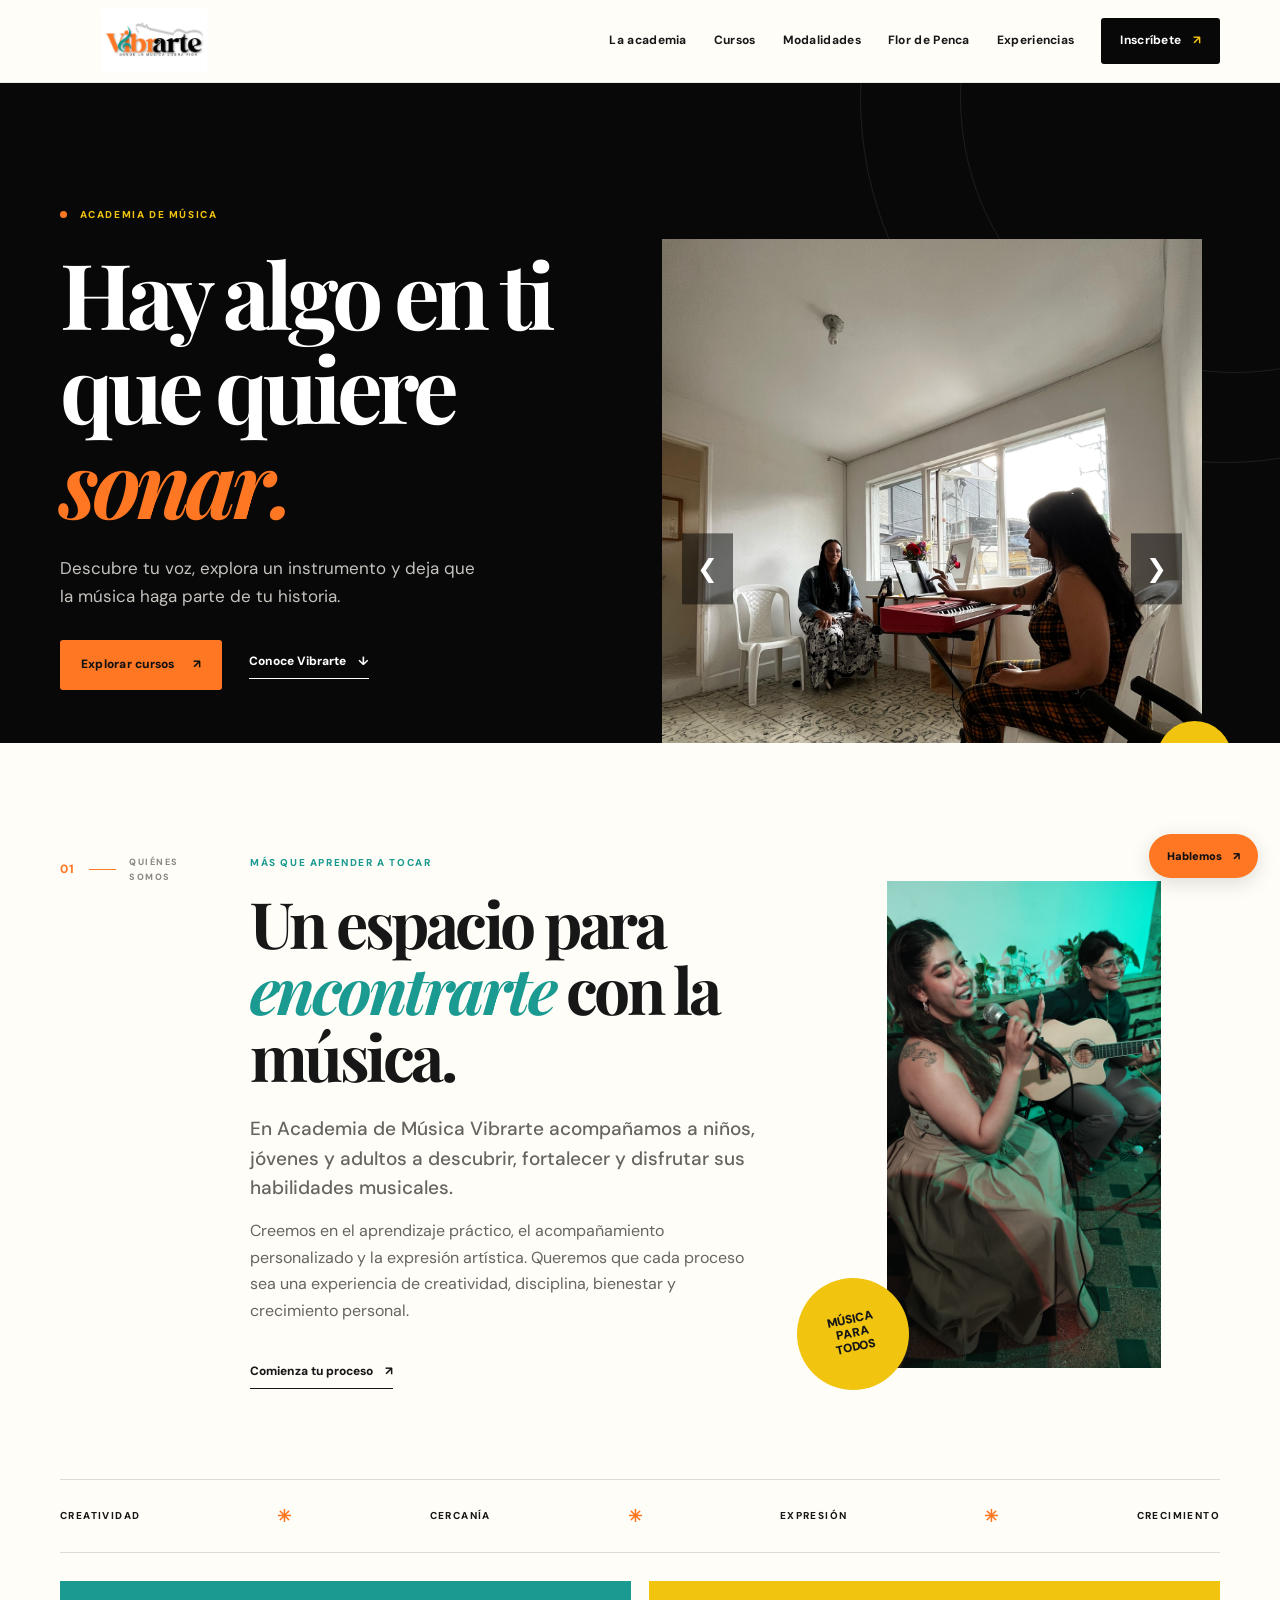
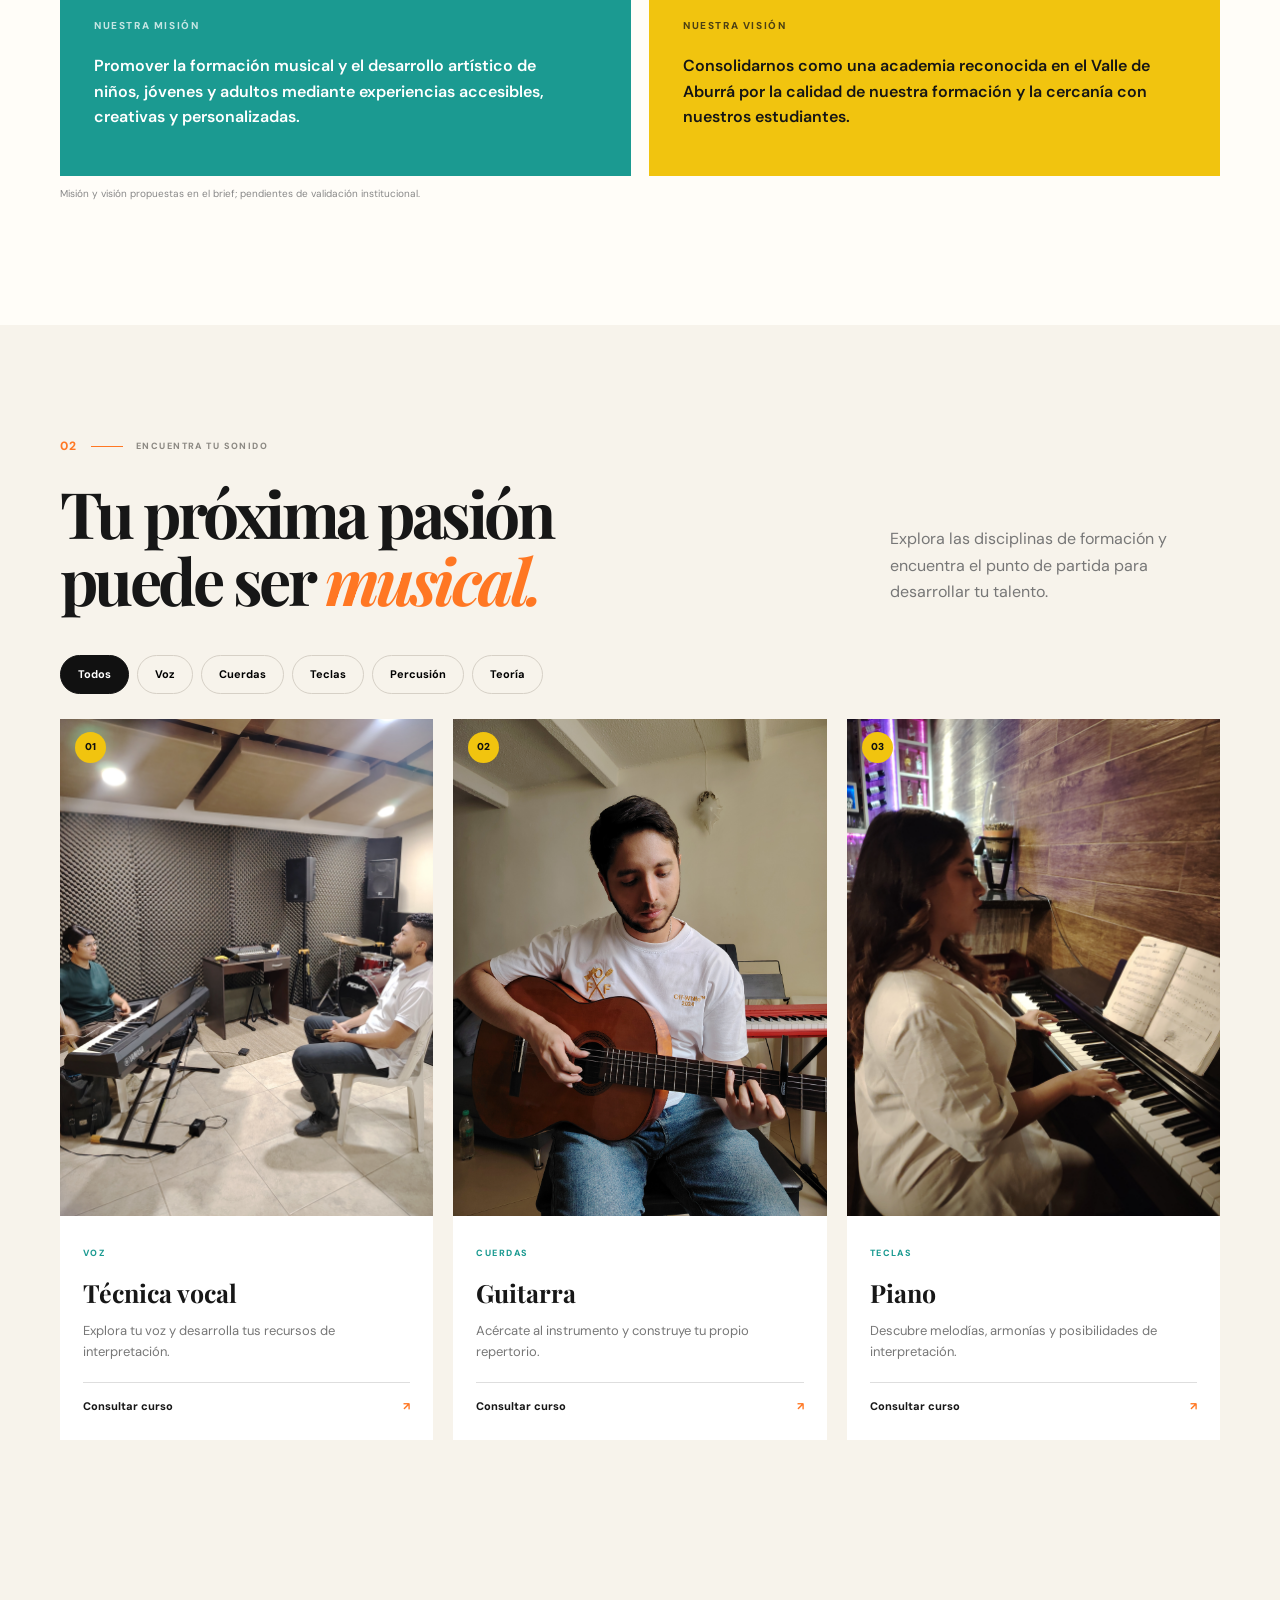
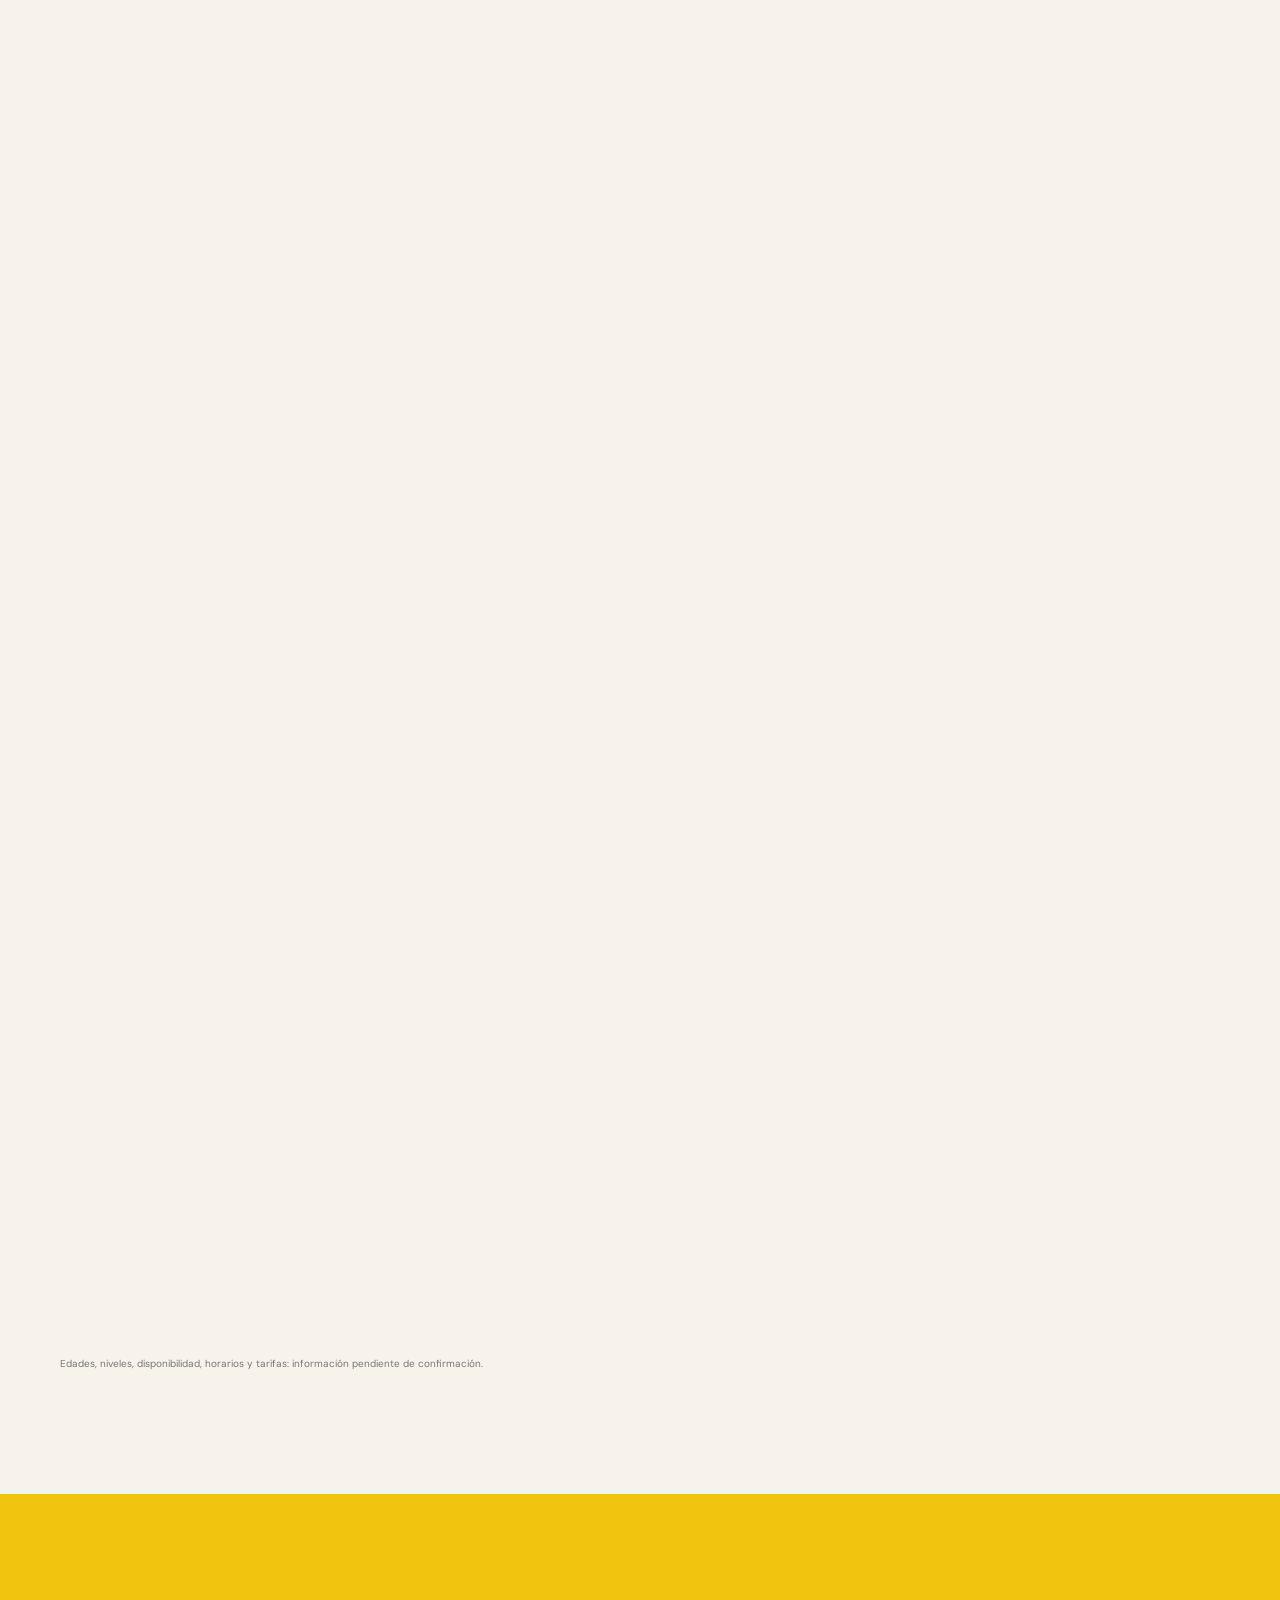
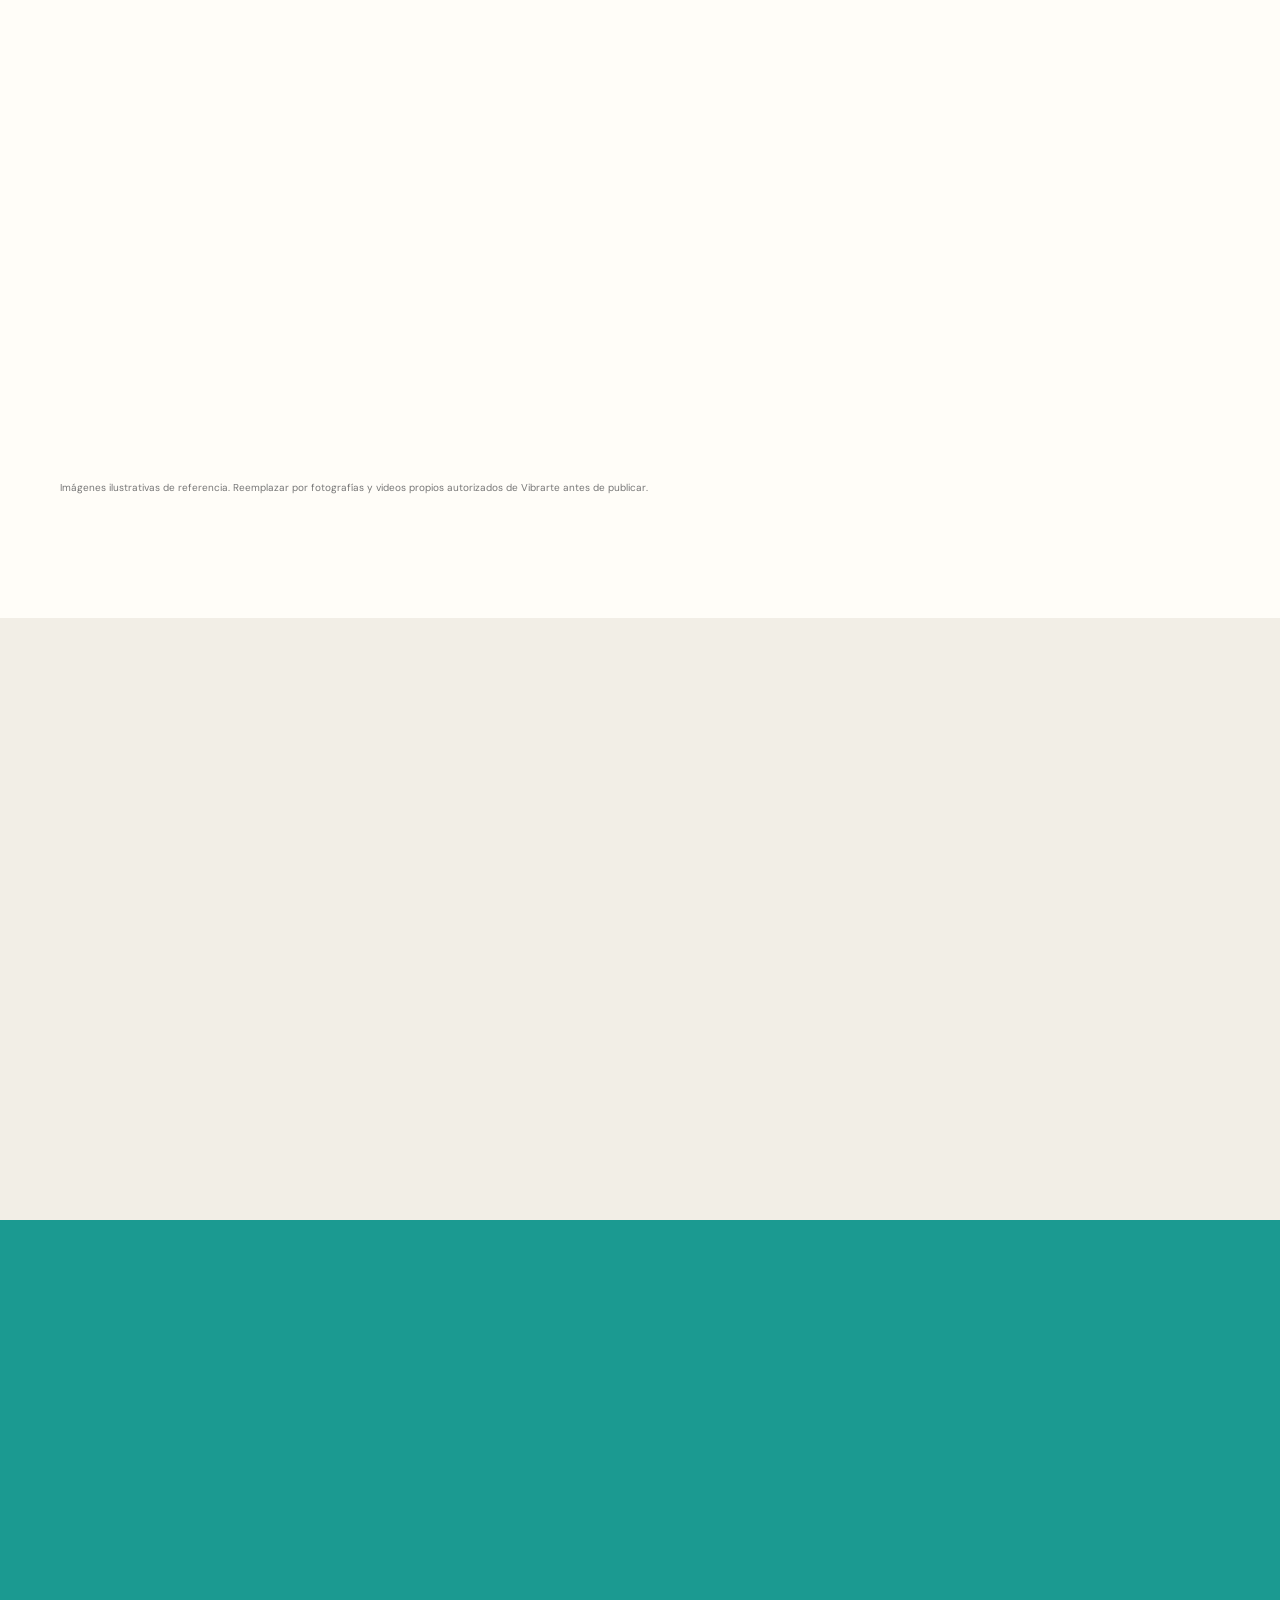
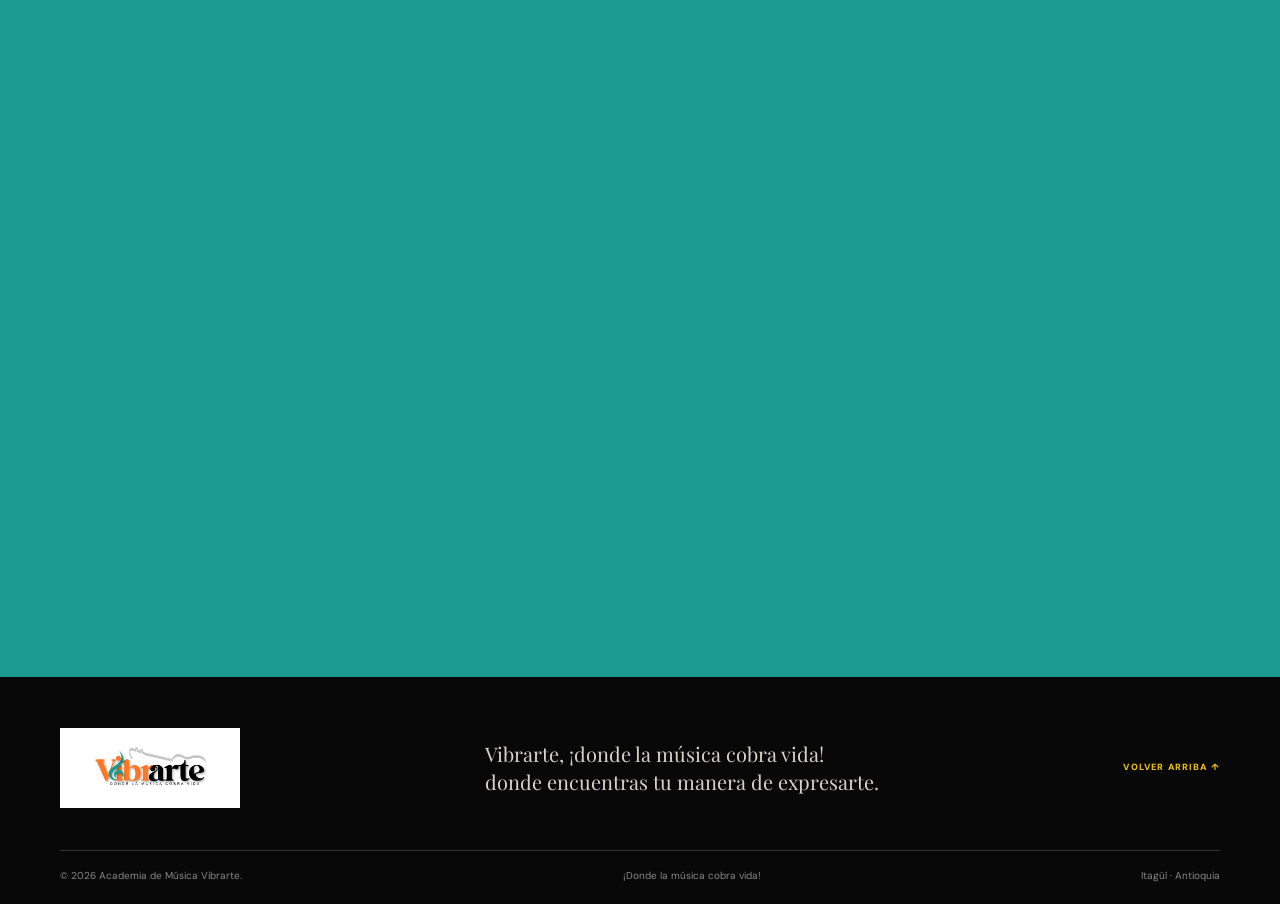
==== index.html @ df2e2fe6 "subiendo página web" ====
<!doctype html>
<html lang="es">
<head>
  <meta charset="utf-8">
  <meta name="viewport" content="width=device-width, initial-scale=1">
  <meta name="theme-color" content="#111111">
  <title>Vibrarte | Academia de Música</title>
  <meta name="description" content="Aprende música en Vibrarte. Técnica vocal, guitarra, piano, batería, ukelele, teoría musical y bajo. Clases presenciales, virtuales y a domicilio en Itagüí.">
  <meta name="robots" content="index,follow">
  <link rel="canonical" href="https://www.tudominio.com/">
  <meta property="og:type" content="website">
  <meta property="og:title" content="Vibrarte | Donde la música cobra vida">
  <meta property="og:description" content="Formación musical cercana, flexible y personalizada en Itagüí.">
  <meta property="og:image" content="assets/logos/vibrarte-logo-original.png">
  <meta property="og:locale" content="es_CO">
  <link rel="preconnect" href="https://fonts.googleapis.com">
  <link rel="preconnect" href="https://fonts.gstatic.com" crossorigin>
  <link href="https://fonts.googleapis.com/css2?family=DM+Sans:wght@400;500;600;700;800&family=Playfair+Display:wght@600;700;800&display=swap" rel="stylesheet">
  <link rel="icon" href="assets/icons/favicon.svg" type="image/svg+xml"><link rel="stylesheet" href="css/styles.css">
  <script type="application/ld+json">
  {
    "@context":"https://schema.org",
    "@type":"MusicSchool",
    "name":"Academia de Música Vibrarte",
    "description":"Formación musical y desarrollo de habilidades vocales e instrumentales.",
    "slogan":"¡Donde la música cobra vida!",
    "address":{
      "@type":"PostalAddress",
      "streetAddress":"Flor de Penca, Santa María",
      "addressLocality":"Itagüí",
      "addressRegion":"Antioquia",
      "addressCountry":"CO"
    },
    "areaServed":["Itagüí","Valle de Aburrá"],
    "url":"https://www.tudominio.com/"
  }
  </script>
</head>
<body>
  <a class="skip-link" href="#contenido">Saltar al contenido</a>
  <header class="site-header" id="top">
    <div class="nav-wrap container">
      <a class="brand" href="#inicio" aria-label="Vibrarte, ir al inicio">
        <img src="assets/images/logo.png" alt="Logotipo de Academia de Música Vibrarte">
      </a>
      <button class="menu-toggle" aria-label="Abrir menú" aria-expanded="false" aria-controls="main-nav">
        <span></span><span></span><span></span>
      </button>
      <nav class="main-nav" id="main-nav" aria-label="Navegación principal">
        <a href="#academia">La academia</a>
        <a href="#cursos">Cursos</a>
        <a href="#modalidades">Modalidades</a>
        <a href="#flor-de-penca">Flor de Penca</a>
        <a href="#experiencias">Experiencias</a>
        <a class="nav-cta" href="#contacto">Inscríbete <span aria-hidden="true">↗</span></a>
      </nav>
    </div>
  </header>

  <main id="contenido">
    <section class="hero section-dark" id="inicio">
      <div class="hero-orbit orbit-one"></div><div class="hero-orbit orbit-two"></div>
      <div class="container hero-grid">
        <div class="hero-copy reveal">
          <p class="eyebrow"><span class="eyebrow-dot"></span> ACADEMIA DE MÚSICA</p>
          <h1>Hay algo en ti<br>que quiere <em>sonar.</em></h1>
          <p class="hero-lead">Descubre tu voz, explora un instrumento y deja que la música haga parte de tu historia.</p>
          <div class="hero-actions">
            <a class="button button-orange" href="#cursos">Explorar cursos <span aria-hidden="true">↗</span></a>
            <a class="text-link light-link" href="#academia">Conoce Vibrarte <span aria-hidden="true">↓</span></a>
          </div>
          <div class="hero-note"><span class="note-mark">♪</span><span>¡Donde la música<br>cobra vida!</span></div>
        </div>
        <div class="hero-art reveal">
          <section class="hero">

    <div class="slider">

        <div class="slides">

            <img src="assets/images/técnicavocal.jpg" class="slide active">
            <img src="assets/images/Jhayp.jpg" class="slide">
            <img src="assets/images/Envivo.jpg" class="slide">
            <img src="assets/images/profemayra.jpg" class="slide">
            <img src="assets/images/grupal.jpg" class="slide">
            <img src="assets/images/Zulécanta.jpeg" class="slide">
            
           

        </div>

        <button class="flecha anterior" onclick="cambiarSlide(-1)">&#10094;</button>

        <button class="flecha siguiente" onclick="cambiarSlide(1)">&#10095;</button>

    </div>

    <div class="hero-text">
      
    </div>

</section>
          
          <div class="photo-sticker sticker-yellow">♪</div>
          <div class="hero-caption"><span>01 / 03</span><span>Tu camino musical empieza aquí</span></div>
        </div>
      </div>
      <div class="hero-bottom container"><span>FORMACIÓN MUSICAL PARA DIFERENTES EDADES Y NIVELES</span><span class="scroll-cue">DESLIZA PARA DESCUBRIR ↓</span></div>
    </section>

    <section class="intro section-pad" id="academia">
      <div class="container intro-grid">
        <div class="section-index reveal"><span>01</span><i></i><span>QUIÉNES SOMOS</span></div>
        <div class="intro-content reveal">
          <p class="eyebrow dark-eyebrow">MÁS QUE APRENDER A TOCAR</p>
          <h2>Un espacio para<br><em>encontrarte</em> con la música.</h2>
          <p class="body-large">En Academia de Música Vibrarte acompañamos a niños, jóvenes y adultos a descubrir, fortalecer y disfrutar sus habilidades musicales.</p>
          <p>Creemos en el aprendizaje práctico, el acompañamiento personalizado y la expresión artística. Queremos que cada proceso sea una experiencia de creatividad, disciplina, bienestar y crecimiento personal.</p>
          <a class="text-link" href="#contacto">Comienza tu proceso <span aria-hidden="true">↗</span></a>
        </div>
        <div class="intro-aside reveal">
          <div class="aside-photo"><img src="assets/images/mayrayliz.jpg" alt="Músicos compartiendo una experiencia musical" loading="lazy"></div>
          <div class="aside-stamp">MÚSICA<br>PARA<br>TODOS</div>
        </div>
      </div>
      <div class="container values-strip">
        <span>CREATIVIDAD</span><b>✳</b><span>CERCANÍA</span><b>✳</b><span>EXPRESIÓN</span><b>✳</b><span>CRECIMIENTO</span>
      </div>
      <div class="container mission-grid">
        <article class="mission-card reveal"><span class="mini-label">NUESTRA MISIÓN</span><p>Promover la formación musical y el desarrollo artístico de niños, jóvenes y adultos mediante experiencias accesibles, creativas y personalizadas.</p></article>
        <article class="vision-card reveal"><span class="mini-label">NUESTRA VISIÓN</span><p>Consolidarnos como una academia reconocida en el Valle de Aburrá por la calidad de nuestra formación y la cercanía con nuestros estudiantes.</p></article>
      </div>
      <p class="container validation-note">Misión y visión propuestas en el brief; pendientes de validación institucional.</p>
    </section>

    <section class="courses section-pad" id="cursos">
      <div class="container">
        <div class="section-heading reveal">
          <div><div class="section-index"><span>02</span><i></i><span>ENCUENTRA TU SONIDO</span></div><h2>Tu próxima pasión<br>puede ser <em>musical.</em></h2></div>
          <p>Explora las disciplinas de formación y encuentra el punto de partida para desarrollar tu talento.</p>
        </div>
        <div class="filter-bar reveal" role="group" aria-label="Filtrar cursos">
          <button class="filter-btn active" data-filter="todos" aria-pressed="true">Todos</button>
          <button class="filter-btn" data-filter="voz" aria-pressed="false">Voz</button>
          
          <button class="filter-btn" data-filter="cuerdas" aria-pressed="false">Cuerdas</button>
          <button class="filter-btn" data-filter="teclas" aria-pressed="false">Teclas</button>
          <button class="filter-btn" data-filter="percusion" aria-pressed="false">Percusión</button>
          <button class="filter-btn" data-filter="teoria" aria-pressed="false">Teoría</button>
        </div>
        <div class="course-grid">
          <article class="course-card course-featured reveal" data-category="voz">
            <div class="course-image"><img src="assets/images/profeliz.jpg" alt="Clase de técnica vocal con micrófono" loading="lazy"><span class="course-number">01</span></div>
            <div class="course-info"><span class="course-tag">VOZ</span><h3>Técnica vocal</h3><p>Explora tu voz y desarrolla tus recursos de interpretación.</p><a class="course-link" href="#contacto" data-course="Técnica vocal">Consultar curso <span>↗</span></a></div>
          </article>
          <article class="course-card reveal" data-category="cuerdas">
            <div class="course-image"><img src="assets/images/guitarra.jpg" alt="Guitarra acústica" loading="lazy"><span class="course-number">02</span></div>
            <div class="course-info"><span class="course-tag">CUERDAS</span><h3>Guitarra</h3><p>Acércate al instrumento y construye tu propio repertorio.</p><a class="course-link" href="#contacto" data-course="Guitarra">Consultar curso <span>↗</span></a></div>
          </article>
          <article class="course-card reveal" data-category="teclas">
            <div class="course-image"><img src="assets/images/piano2.jpg" alt="Teclas de piano" loading="lazy"><span class="course-number">03</span></div>
            <div class="course-info"><span class="course-tag">TECLAS</span><h3>Piano</h3><p>Descubre melodías, armonías y posibilidades de interpretación.</p><a class="course-link" href="#contacto" data-course="Piano">Consultar curso <span>↗</span></a></div>
          </article>
          <article class="course-card reveal" data-category="percusion">
            <div class="course-image"><img src="assets/images/bateria.jpeg" alt="Batería en un espacio musical" loading="lazy"><span class="course-number">04</span></div>
            <div class="course-info"><span class="course-tag">PERCUSIÓN</span><h3>Batería</h3><p>Trabaja el ritmo y la coordinación a través de la interpretación.</p><a class="course-link" href="#contacto" data-course="Batería">Consultar curso <span>↗</span></a></div>
          </article>
          <article class="course-card reveal" data-category="cuerdas">
            <div class="course-image"><img src="assets/images/ukelele.jpeg" alt="Ukelele de madera" loading="lazy"><span class="course-number">05</span></div>
            <div class="course-info"><span class="course-tag">CUERDAS</span><h3>Ukelele</h3><p>Inicia un recorrido musical con este instrumento de cuerdas.</p><a class="course-link" href="#contacto" data-course="Ukelele">Consultar curso <span>↗</span></a></div>
          </article>
          <article class="course-card reveal" data-category="teoria">
            <div class="course-image"><img src="assets/images/teoria.jpg" alt="Partitura y lenguaje musical" loading="lazy"><span class="course-number">06</span></div>
            <div class="course-info"><span class="course-tag">FUNDAMENTOS</span><h3>Teoría musical</h3><p>Conoce las bases para comprender y desarrollar el lenguaje musical.</p><a class="course-link" href="#contacto" data-course="Teoría musical">Consultar curso <span>↗</span></a></div>
          </article>
          <article class="course-card reveal" data-category="cuerdas">
            <div class="course-image"><img src="assets/images/bajo.jpeg" alt="Instrumentos y equipo de música" loading="lazy"><span class="course-number">07</span></div>
            <div class="course-info"><span class="course-tag">CUERDAS</span><h3>Bajo</h3><p>Consulta las opciones de formación en este instrumento.</p><a class="course-link" href="#contacto" data-course="Bajo">Consultar curso <span>↗</span></a></div>
          </article>
        </div>
        <p class="course-footnote">Edades, niveles, disponibilidad, horarios y tarifas: información pendiente de confirmación.</p>
      </div>
    </section>

    <section class="modalities section-pad" id="modalidades">
      <div class="container modalities-grid">
        <div class="modalities-copy reveal">
          <div class="section-index"><span>03</span><i></i><span>APRENDE A TU MANERA</span></div>
          <h2>La música encuentra<br>su lugar en <em>tu vida.</em></h2>
          <p class="body-large">Elige la modalidad que mejor se adapte a tus necesidades y consulta la disponibilidad con nuestro equipo.</p>
          <a class="button button-dark" href="#contacto">Consultar disponibilidad <span>↗</span></a>
        </div>
        <div class="modality-list">
          <article class="modality-item reveal"><span class="modality-icon">⌂</span><div><h3>Presencial</h3><p>Clases en Flor de Penca, Santa María, Itagüí.</p></div><span class="modality-arrow">↗</span></article>
          <article class="modality-item reveal"><span class="modality-icon">◎</span><div><h3>Virtual</h3><p>Formación musical a través de clases virtuales.</p></div><span class="modality-arrow">↗</span></article>
          <article class="modality-item reveal"><span class="modality-icon">↗</span><div><h3>A domicilio</h3><p>Clases según disponibilidad y ubicación.</p></div><span class="modality-arrow">↗</span></article>
        </div>
      </div>
    </section>

    <section class="flor section-pad" id="flor-de-penca">
      <div class="container flor-grid">
        <div class="flor-visual reveal">
          <img src="https://images.unsplash.com/photo-1598488035139-bdbb2231ce04?auto=format&fit=crop&w=1000&q=85" alt="Consola y espacio de producción musical" loading="lazy">
          <span class="flor-label">UN ECOSISTEMA PARA CREAR</span>
        </div>
        <div class="flor-copy reveal">
          <div class="section-index"><span>04</span><i></i><span>ALIANZA MUSICAL</span></div>
          <p class="eyebrow">VIBRARTE + FLOR DE PENCA</p>
          <h2>La música también<br>se <em>produce.</em></h2>
          <p>Además de la formación académica, Vibrarte se relaciona con los espacios y servicios musicales de Flor de Penca para ampliar las posibilidades de creación, ensayo y encuentro artístico.</p>
          <div class="service-pills"><span>Sala de ensayo</span><span>Grabación</span><span>Mezcla y masterización</span><span>Producción musical</span><span>Eventos y presentaciones</span><span>Postproducción</span></div>
          <a class="text-link" href="#contacto">Consultar servicios y disponibilidad <span>↗</span></a>
          <p class="small-note">Servicios complementarios asociados a Flor de Penca; condiciones y contratación por confirmar.</p>
        </div>
      </div>
    </section>

    <section class="experiences section-pad" id="experiencias">
      <div class="container">
        <div class="section-heading experience-heading reveal">
          <div><div class="section-index"><span>05</span><i></i><span>EL ARTE DE COMPARTIR</span></div><h2>Aprender. Crear.<br><em>Vivir la música.</em></h2></div>
          <p>Los procesos de aprendizaje también se convierten en encuentros, presentaciones y experiencias para compartir.</p>
        </div>
        <div class="gallery-grid">
          <figure class="gallery-item gallery-large reveal"><img src="assets/images/zulevivo.jpg" alt="Presentación musical en vivo" loading="lazy"><figcaption>La música nos reúne <span>01</span></figcaption></figure>
          <figure class="gallery-item reveal"><img src="assets/images/lizguitarra.jpeg" alt="Detalle de guitarra durante una práctica" loading="lazy"><figcaption>Explorar nuevos sonidos <span>02</span></figcaption></figure>
          <figure class="gallery-item reveal"><img src="assets/images/lizpiano.jpeg" alt="Instrumentos de percusión" loading="lazy"><figcaption>Aprender haciendo <span>03</span></figcaption></figure>
        </div>
        <p class="gallery-note">Imágenes ilustrativas de referencia. Reemplazar por fotografías y videos propios autorizados de Vibrarte antes de publicar.</p>
      </div>
    </section>

    <section class="faq section-pad">
      <div class="container faq-grid">
        <div class="reveal"><div class="section-index"><span>06</span><i></i><span>RESOLVEMOS TUS DUDAS</span></div><h2>¿Tienes preguntas?<br><em>Hablemos.</em></h2><p>Consulta con nuestro equipo para conocer los detalles de tu proceso de formación.</p></div>
        <div class="faq-list reveal">
          <details><summary>¿Qué instrumentos puedo aprender?<span>+</span></summary><p>Vibrarte ofrece técnica vocal, guitarra, piano, batería, ukelele, teoría musical y bajo.</p></details>
          <details><summary>¿Hay clases para niños y adultos?<span>+</span></summary><p>La propuesta de formación está dirigida a niños, jóvenes y adultos. Las edades y niveles específicos de cada curso están pendientes de confirmación.</p></details>
          <details><summary>¿Puedo tomar clases virtuales?<span>+</span></summary><p>Sí. La academia contempla clases presenciales, virtuales y a domicilio según disponibilidad y ubicación.</p></details>
          <details><summary>¿Dónde están ubicados?<span>+</span></summary><p>En Flor de Penca, Santa María, Itagüí, Antioquia.</p></details>
          <details><summary>¿Cómo puedo conocer precios y horarios?<span>+</span></summary><p>Contáctanos mediante el formulario para solicitar información. Los horarios y tarifas están pendientes de confirmación.</p></details>
        </div>
      </div>
    </section>

    <section class="contact section-pad" id="contacto">
      <div class="container contact-grid">
        <div class="contact-copy reveal">
          <div class="section-index light-index"><span>07</span><i></i><span>EMPIEZA HOY</span></div>
          <h2>Tu historia<br>merece una <em>banda sonora.</em></h2>
          <p>Cuéntanos qué te gustaría aprender y te orientaremos sobre las opciones de formación.</p>
          <div class="contact-detail"><span>⌖</span><div><b>Encuéntranos</b><p>Flor de Penca, Santa María<br>Itagüí, Antioquia, Colombia</p><a href="https://www.google.com/maps/search/?api=1&query=Flor+de+Penca+Santa+Mar%C3%ADa+Itag%C3%BC%C3%AD+Antioquia" target="_blank" rel="noopener">Ver ubicación en Google Maps ↗</a></div></div>
          <<div class="contact-detail">
    <span>✆</span>
    <div>
        <b>WhatsApp</b>
        <p>324 547 0803</p>
        <a href="https://wa.me/573245470803" target="_blank" rel="noopener">
            Escríbenos por WhatsApp ↗
        </a>
    </div>
</div>
<div class="contact-detail">
    <span>◎</span>
    <div>
        <b>Instagram</b>
        <p>@vibrarte.estudio</p>
        <a href="https://www.instagram.com/vibrarte.estudio/" target="_blank" rel="noopener">
            Síguenos en Instagram ↗
        </a>
    </div>
</div>
<div class="contact-detail">
    <span>f</span>
    <div>
        <b>Facebook</b>
        <p>Academia de Música Vibrarte</p>
        <a href="https://www.facebook.com/share/1HW2t5Gmhe/" target="_blank" rel="noopener">
            Visita nuestro Facebook ↗
        </a>
    </div>
</div>

</div>

<form class="contact-form reveal" id="contact-form" novalidate>
        <form class="contact-form reveal" id="contact-form" novalidate>
          <p class="form-kicker">HABLEMOS DE TU CAMINO MUSICAL</p>
          <h3>Solicita información</h3>
          <div class="form-row">
            <label>Nombre completo<input name="nombre" type="text" autocomplete="name" placeholder="¿Cómo te llamas?" required minlength="2"></label>
            <label>Edad del estudiante<input name="edad" type="number" min="1" max="110" placeholder="Edad" required></label>
          </div>
          <label>¿Qué te gustaría aprender?
            <select name="curso" required><option value="">Selecciona una opción</option><option>Técnica vocal</option><option>Guitarra</option><option>Piano</option><option>Batería</option><option>Ukelele</option><option>Teoría musical</option><option>Bajo</option><option>Servicios de Flor de Penca</option><option>Otra consulta</option></select>
          </label>
          <label>Modalidad de interés
            <select name="modalidad" required><option value="">Selecciona una modalidad</option><option>Presencial</option><option>Virtual</option><option>A domicilio</option><option>Por definir</option></select>
          </label>
          <label>Número de contacto<input name="telefono" type="tel" autocomplete="tel" placeholder="Tu número de teléfono" required minlength="7"></label>
          <label>Cuéntanos un poco más<textarea name="mensaje" rows="3" placeholder="¿Qué te gustaría saber?"></textarea></label>
          <button class="button button-orange form-submit" type="submit">Preparar solicitud <span>↗</span></button>
          <p class="form-disclaimer">El formulario prepara un mensaje para WhatsApp. No almacena ni envía datos a un servidor. El número oficial debe configurarse antes de activar el envío.</p>
          <p class="form-feedback" id="form-feedback" role="status" aria-live="polite"></p>
        </form>
      </div>
    </section>
  </main>

  <footer class="site-footer">
    <div class="container footer-main">
      <a href="#inicio" class="footer-brand"><img src="assets/images/logo.png" alt="Vibrarte, donde la música cobra vida"></a>
      <p>Vibrarte, ¡donde la música cobra vida!<br>donde encuentras tu manera de expresarte.</p>
      <a class="footer-top" href="#inicio">VOLVER ARRIBA ↑</a>
    </div>
    <div class="container footer-bottom"><span>© <span id="year"></span> Academia de Música Vibrarte.</span><span>¡Donde la música cobra vida!</span><span>Itagüí · Antioquia</span></div>
  </footer>

  <a class="floating-contact" href="#contacto" aria-label="Ir a contacto">Hablemos <span>↗</span></a>
  <button class="back-to-top" aria-label="Volver al inicio">↑</button>
  <script src="js/main.js" defer></script>

  <script>

let indice = 0;

const slides = document.querySelectorAll(".slide");

function mostrarSlide(numero) {

    slides[indice].classList.remove("active");

    indice = (numero + slides.length) % slides.length;

    slides[indice].classList.add("active");

}

function cambiarSlide(direccion) {
    mostrarSlide(indice + direccion);
}

// Cambio automático cada 4 segundos

setInterval(() => {
    cambiarSlide(1);
}, 4000);

</script>
</body>
</html>
---- css/styles.css ----
@import url('https://fonts.googleapis.com/css2?family=DM+Sans:wght@400;500;600;700;800&family=Playfair+Display:ital,wght@0,600;0,700;0,800;1,600;1,700&display=swap');
:root{--orange:#ff7723;--teal:#1b9a91;--yellow:#f1c40f;--black:#080808;--ink:#171717;--paper:#fffdf8;--cream:#f7f3eb;--muted:#77736c;--line:rgba(0,0,0,.13);--font-body:"DM Sans","Segoe UI",sans-serif;--font-display:"Retrograde","Playfair Display",Georgia,serif;--container:1160px;--radius:5px}
*{box-sizing:border-box}html{scroll-behavior:smooth;scroll-padding-top:90px}body{margin:0;background:var(--paper);color:var(--ink);font-family:var(--font-body);font-size:16px;line-height:1.65}img{display:block;max-width:100%}a{color:inherit;text-decoration:none}button,input,select,textarea{font:inherit}.container{width:min(var(--container),calc(100% - 56px));margin-inline:auto}.section-pad{padding:112px 0}.skip-link{position:absolute;left:-999px;top:8px;background:#fff;color:#000;padding:12px;z-index:999}.skip-link:focus{left:8px}.site-header{position:sticky;top:0;z-index:100;background:rgba(255,253,248,.96);backdrop-filter:blur(14px);border-bottom:1px solid rgba(0,0,0,.07)}.nav-wrap{height:82px;display:flex;align-items:center;justify-content:space-between}.brand img{width:188px;height:64px;object-fit:contain}.main-nav{display:flex;align-items:center;gap:27px;font-size:12px;font-weight:700;letter-spacing:.025em}.main-nav a:not(.nav-cta){transition:color .2s}.main-nav a:not(.nav-cta):hover{color:var(--orange)}.nav-cta{background:var(--black);color:white;padding:13px 19px;border-radius:3px}.nav-cta span{color:var(--yellow);padding-left:8px}.menu-toggle{display:none;background:none;border:0;padding:8px}.menu-toggle span{display:block;width:25px;height:2px;background:#111;margin:5px}
.section-dark{background:var(--black);color:#fff}.hero{position:relative;overflow:hidden;min-height:660px;padding:78px 0 25px}.hero-grid{display:grid;grid-template-columns:1fr 1.03fr;align-items:center;gap:60px;position:relative;z-index:1}.eyebrow,.mini-label,.section-index,.course-tag,.hero-bottom,.form-kicker{font-size:10px;font-weight:800;letter-spacing:.16em}.eyebrow{color:var(--yellow);margin:0 0 22px}.eyebrow-dot{display:inline-block;width:7px;height:7px;background:var(--orange);border-radius:50%;margin-right:9px}.hero h1,.section-heading h2,.intro h2,.modalities h2,.flor h2,.faq h2,.contact h2{font-family:var(--font-display);font-weight:700;letter-spacing:-.055em;line-height:1.04;margin:0}.hero h1{font-size:clamp(58px,7.1vw,94px)}h1 em,h2 em{font-style:italic;color:var(--orange)}.hero-lead{font-size:17px;color:#c6c3bf;max-width:430px;margin:25px 0 30px}.hero-actions{display:flex;align-items:center;gap:27px}.button{display:inline-flex;align-items:center;justify-content:center;gap:18px;padding:15px 21px;font-size:12px;font-weight:800;letter-spacing:.02em;border:0;border-radius:3px;cursor:pointer;transition:transform .2s,background .2s}.button:hover{transform:translateY(-3px)}.button-orange{background:var(--orange);color:#111}.button-orange:hover{background:#ff914c}.button-dark{background:#111;color:#fff}.text-link{display:inline-flex;gap:12px;align-items:center;font-size:12px;font-weight:800;border-bottom:1px solid currentColor;padding-bottom:6px}.light-link{color:#fff}.hero-note{display:flex;align-items:center;gap:12px;margin-top:66px;color:#d9d5ce;font-size:11px;line-height:1.4;letter-spacing:.07em;text-transform:uppercase}.note-mark{font-family:Georgia;font-size:42px;color:var(--teal)}.hero-art{position:relative;padding:0 18px 40px 0}.hero-photo{height:490px;overflow:hidden;position:relative;z-index:1}.hero-photo:after{content:"";position:absolute;inset:0;background:linear-gradient(0deg,rgba(0,0,0,.25),transparent 45%)}.hero-photo img{width:100%;height:100%;object-fit:cover;filter:saturate(.83)}.photo-sticker{position:absolute;z-index:2;display:grid;place-items:center;text-align:center;font-weight:900;line-height:1.1;box-shadow:8px 8px 0 rgba(0,0,0,.2)}.sticker-orange{width:112px;height:112px;background:var(--orange);color:#111;top:34px;left:-42px;transform:rotate(-8deg);font-size:13px}.sticker-yellow{width:75px;height:75px;background:var(--yellow);color:#111;border-radius:50%;right:-12px;bottom:65px;font-size:39px}.hero-caption{position:absolute;bottom:0;left:0;right:18px;display:flex;justify-content:space-between;color:#aaa;font-size:10px;letter-spacing:.08em}.hero-caption span:first-child{color:var(--yellow)}.hero-orbit{position:absolute;border:1px solid rgba(255,255,255,.09);border-radius:50%;pointer-events:none}.orbit-one{width:550px;height:550px;right:-230px;top:-260px}.orbit-two{width:730px;height:730px;right:-310px;top:-350px}.hero-bottom{display:flex;justify-content:space-between;color:#777;font-size:9px;margin-top:28px}.scroll-cue{color:var(--yellow)}
.section-index{display:flex;align-items:center;gap:13px;color:#8c8983;font-size:9px}.section-index span:first-child{color:var(--orange);font-size:12px}.section-index i{height:1px;width:32px;background:var(--orange)}.intro{background:var(--paper)}.intro-grid{display:grid;grid-template-columns:150px 1fr .8fr;gap:40px;align-items:start}.intro-content{max-width:580px}.dark-eyebrow{color:var(--teal);margin:0 0 18px}.intro h2,.section-heading h2,.modalities h2,.flor h2,.faq h2{font-size:clamp(42px,5vw,65px)}.intro h2 em,.modalities h2 em,.flor h2 em,.faq h2 em{color:var(--teal)}.body-large{font-size:19px;line-height:1.55;font-weight:500;margin:25px 0 15px}.intro-content>p:not(.eyebrow){color:#68645e}.intro-content .text-link{margin-top:22px}.intro-aside{position:relative;padding:26px 0 0 22px}.aside-stamp{position:absolute;left:-10px;bottom:-22px;background:var(--yellow);width:112px;height:112px;border-radius:50%;display:grid;place-items:center;text-align:center;font-size:12px;font-weight:900;line-height:1.15;transform:rotate(-12deg)}.values-strip{display:flex;justify-content:space-between;align-items:center;border-top:1px solid var(--line);border-bottom:1px solid var(--line);padding:22px 0;margin-top:90px;font-size:10px;font-weight:800;letter-spacing:.14em}.values-strip b{color:var(--orange);font-size:17px}.mission-grid{display:grid;grid-template-columns:1fr 1fr;gap:18px;margin-top:28px}.mission-card,.vision-card{padding:30px 34px;min-height:180px}.mission-card{background:var(--teal);color:white}.vision-card{background:#f1c40f;color:#151515}.mini-label{opacity:.75}.mission-grid p{font-size:16px;line-height:1.6;font-weight:600;max-width:480px}.validation-note{font-size:10px;color:#888;margin-top:10px}
.courses{background:var(--cream)}.section-heading{display:flex;justify-content:space-between;align-items:end;gap:40px}.section-heading h2{margin-top:24px}.section-heading>p{max-width:330px;color:#777;margin-bottom:8px}.filter-bar{display:flex;gap:8px;flex-wrap:wrap;margin:42px 0 25px}.filter-btn{border:1px solid #d6d0c6;background:transparent;padding:9px 17px;border-radius:99px;font-size:11px;font-weight:700;cursor:pointer;transition:all .2s}.filter-btn:hover,.filter-btn.active{background:#111;color:white;border-color:#111}.course-grid{display:grid;grid-template-columns:repeat(3,1fr);gap:25px 20px}.course-card{background:#fff;min-width:0;transition:transform .25s,box-shadow .25s}.course-card:hover{transform:translateY(-5px);box-shadow:0 15px 30px rgba(0,0,0,.07)}.course-card[hidden]{display:none}.course-image{position:relative;overflow:hidden;background:#ddd}.course-image img{width:100%;height:100%;object-fit:cover;transition:transform .5s}.course-card:hover .course-image img{transform:scale(1.04)}.course-number{position:absolute;top:13px;left:15px;background:var(--yellow);color:#111;width:31px;height:31px;display:grid;place-items:center;font-size:10px;font-weight:900;border-radius:50%}.course-info{padding:22px 23px 25px}.course-tag{color:var(--teal);font-size:9px}.course-info h3{font-family:var(--font-display);font-size:25px;margin:7px 0}.course-info p{font-size:13px;color:#777;min-height:44px;margin:0 0 18px}.course-link{display:flex;justify-content:space-between;border-top:1px solid var(--line);padding-top:14px;font-size:11px;font-weight:800}.course-link span{color:var(--orange)}.course-footnote,.gallery-note{font-size:10px;color:#777;margin-top:22px}
.modalities{background:var(--yellow)}.modalities-grid{display:grid;grid-template-columns:.9fr 1.1fr;gap:90px;align-items:center}.modalities .section-index{color:#4e4a3d}.modalities .section-index span:first-child{color:#111}.modalities h2{margin:28px 0 20px}.modalities h2 em{color:#fff}.modalities-copy>p{max-width:390px;margin-bottom:27px}.modality-list{border-top:1px solid rgba(0,0,0,.25)}.modality-item{display:grid;grid-template-columns:60px 1fr 25px;align-items:center;gap:17px;padding:24px 0;border-bottom:1px solid rgba(0,0,0,.25)}.modality-icon{width:48px;height:48px;display:grid;place-items:center;background:#111;color:var(--yellow);font-size:23px;border-radius:50%}.modality-item h3{font-family:var(--font-display);font-size:25px;margin:0}.modality-item p{font-size:12px;margin:3px 0 0;color:#4f4b40}.modality-arrow{font-size:21px}
.flor{background:#111;color:#fff}.flor-grid{display:grid;grid-template-columns:1fr 1fr;gap:90px;align-items:center}.flor-visual{height:490px;position:relative}.flor-visual img{width:100%;height:100%;object-fit:cover;filter:saturate(.8)}.flor-label{position:absolute;left:-15px;bottom:28px;background:var(--orange);color:#111;padding:14px 19px;font-size:9px;font-weight:900;letter-spacing:.13em}.flor .section-index{color:#999}.flor h2{margin:25px 0}.flor-copy>p:not(.eyebrow){color:#bcb9b3;font-size:14px}.flor .eyebrow{color:var(--yellow)}.service-pills{display:flex;flex-wrap:wrap;gap:8px;margin:25px 0}.service-pills span{border:1px solid #4c4c4c;border-radius:99px;padding:8px 12px;font-size:10px;color:#e3e0da}.flor .text-link{color:var(--yellow)}.small-note{font-size:10px!important;color:#85817b!important;margin-top:17px}
.experiences{background:var(--paper)}.experience-heading{margin-bottom:42px}.gallery-grid{display:grid;grid-template-columns:1.4fr 1fr 1fr;gap:17px}.gallery-item{margin:0;position:relative;height:310px;overflow:hidden;background:#ddd}.gallery-large{height:390px}.gallery-item img{width:100%;height:100%;object-fit:cover;transition:transform .5s}.gallery-item:hover img{transform:scale(1.04)}.gallery-item:after{content:"";position:absolute;inset:40% 0 0;background:linear-gradient(transparent,rgba(0,0,0,.72))}.gallery-item figcaption{position:absolute;z-index:1;bottom:17px;left:18px;right:18px;color:#fff;font-size:13px;font-weight:700;display:flex;justify-content:space-between}.gallery-item figcaption span{color:var(--yellow);font-size:10px}
.faq{background:#f2eee6}.faq-grid{display:grid;grid-template-columns:.8fr 1.2fr;gap:90px}.faq h2{margin:25px 0}.faq-grid>div:first-child>p{color:#777;max-width:300px}.faq-list details{border-bottom:1px solid #d4cec4;padding:19px 0}.faq-list details:first-child{border-top:1px solid #d4cec4}.faq-list summary{display:flex;justify-content:space-between;align-items:center;gap:20px;cursor:pointer;list-style:none;font-size:14px;font-weight:700}.faq-list summary::-webkit-details-marker{display:none}.faq-list summary span{font-size:22px;color:var(--orange);transition:transform .2s}.faq-list details[open] summary span{transform:rotate(45deg)}.faq-list details p{font-size:13px;color:#777;max-width:550px;margin:12px 0 2px}
.contact{background:var(--teal);color:white}.contact-grid{display:grid;grid-template-columns:1fr 1fr;gap:90px;align-items:start}.light-index{color:#c7e6e1}.light-index span:first-child{color:var(--yellow)}.contact h2{font-size:clamp(44px,5vw,66px);margin:28px 0}.contact h2 em{color:var(--yellow)}.contact-copy>p{color:#e1f0ed;max-width:390px}.contact-detail{display:flex;gap:17px;margin-top:34px}.contact-detail>span{font-size:25px;color:var(--yellow)}.contact-detail b{font-size:12px}.contact-detail p{font-size:12px;color:#e0eeeb;margin:4px 0}.contact-detail a{font-size:11px;border-bottom:1px solid rgba(255,255,255,.6)}.contact-form{background:var(--paper);color:#171717;padding:35px 38px;box-shadow:12px 12px 0 rgba(0,0,0,.13)}.form-kicker{color:var(--teal);font-size:9px}.contact-form h3{font-family:var(--font-display);font-size:31px;margin:7px 0 22px}.contact-form label{display:block;font-size:11px;font-weight:700;margin:0 0 14px}.form-row{display:grid;grid-template-columns:1fr .55fr;gap:13px}.contact-form input,.contact-form select,.contact-form textarea{display:block;width:100%;margin-top:6px;padding:12px;border:1px solid #ddd8ce;background:#fff;border-radius:2px;color:#171717;font-size:12px;outline-offset:2px}.contact-form input:focus,.contact-form select:focus,.contact-form textarea:focus{outline:2px solid var(--teal);border-color:transparent}.contact-form textarea{resize:vertical}.form-submit{width:100%;margin-top:4px}.form-disclaimer{font-size:9px;color:#888;line-height:1.5}.form-feedback{font-size:12px;font-weight:700;color:#146d65;min-height:18px}
.site-footer{background:#080808;color:#fff;padding:43px 0 20px}.footer-main{display:flex;align-items:center;justify-content:space-between;padding-bottom:34px}.footer-brand img{width:180px;height:80px;object-fit:contain;background:#fff;padding:3px}.footer-main p{font-family:var(--font-display);font-size:20px;color:#d7d2ca;line-height:1.4}.footer-top{font-size:9px;letter-spacing:.13em;color:var(--yellow);font-weight:800}.footer-bottom{border-top:1px solid #343434;padding-top:17px;display:flex;justify-content:space-between;color:#888;font-size:10px}.floating-contact{position:fixed;right:22px;bottom:22px;z-index:80;background:var(--orange);color:#111;padding:13px 18px;border-radius:99px;font-size:11px;font-weight:900;box-shadow:0 5px 20px #0002}.floating-contact span{padding-left:8px}.back-to-top{position:fixed;right:29px;bottom:82px;z-index:79;width:39px;height:39px;border:0;border-radius:50%;background:#111;color:#fff;font-size:18px;cursor:pointer;opacity:0;pointer-events:none;transform:translateY(8px);transition:.2s}.back-to-top.visible{opacity:1;pointer-events:auto;transform:none}
.reveal{opacity:0;transform:translateY(20px);transition:opacity .65s ease,transform .65s ease}.reveal.is-visible{opacity:1;transform:none}
@media(max-width:900px){.container{width:min(100% - 40px,var(--container))}.main-nav{gap:15px}.main-nav a{font-size:11px}.hero-grid{gap:30px}.hero-photo{height:420px}.intro-grid{grid-template-columns:90px 1fr .7fr;gap:25px}.modalities-grid,.flor-grid,.faq-grid,.contact-grid{gap:45px}.course-image{height:180px}.course-info{padding:18px}.gallery-item{height:270px}.gallery-large{height:330px}}
@media(max-width:700px){html{scroll-padding-top:72px}.container{width:calc(100% - 36px)}.section-pad{padding:78px 0}.nav-wrap{height:72px}.brand img{width:150px;height:56px}.menu-toggle{display:block;z-index:2}.main-nav{display:none;position:absolute;top:72px;left:0;right:0;background:var(--paper);padding:20px 22px 25px;box-shadow:0 15px 20px #0001;flex-direction:column;align-items:stretch;gap:0}.main-nav.open{display:flex}.main-nav a{padding:13px 0;border-bottom:1px solid var(--line);font-size:13px}.main-nav .nav-cta{margin-top:12px;text-align:center;padding:14px}.hero{padding:65px 0 22px;min-height:0}.hero-grid{grid-template-columns:1fr;gap:42px}.hero h1{font-size:clamp(57px,14vw,78px)}.hero-lead{font-size:15px;max-width:360px}.hero-note{margin-top:35px}.hero-art{padding:0 12px 32px 22px}.hero-photo{height:360px}.sticker-orange{left:-5px;width:91px;height:91px;font-size:11px}.sticker-yellow{width:60px;height:60px;right:-4px;font-size:30px}.hero-bottom{font-size:8px;gap:15px}.scroll-cue{white-space:nowrap}.intro-grid{grid-template-columns:1fr;gap:25px}.intro-grid>.section-index{margin-bottom:5px}.intro h2,.section-heading h2,.modalities h2,.flor h2,.faq h2{font-size:clamp(42px,11vw,57px)}.intro-aside{width:78%;margin:10px 0 0 auto}.values-strip{margin-top:65px;gap:9px;flex-wrap:wrap;font-size:8px}.values-strip b{font-size:12px}.mission-grid{grid-template-columns:1fr}.mission-card,.vision-card{min-height:0;padding:25px}.section-heading{display:block}.section-heading>p{margin-top:20px}.filter-bar{gap:6px;margin-top:28px}.filter-btn{padding:8px 13px;font-size:10px}.course-grid{grid-template-columns:repeat(2,minmax(0,1fr));gap:13px}.course-image{height:155px}.course-info{padding:14px}.course-info h3{font-size:20px}.course-info p{font-size:11px;min-height:68px}.course-link{font-size:10px}.modalities-grid,.flor-grid,.faq-grid,.contact-grid{grid-template-columns:1fr;gap:40px}.modalities .button{margin-top:3px}.modality-item{grid-template-columns:48px 1fr 20px;gap:12px}.modality-icon{width:42px;height:42px}.modality-item h3{font-size:22px}.flor-visual{height:330px;width:92%}.flor-label{left:-8px}.flor-copy{padding-top:5px}.gallery-grid{grid-template-columns:1fr 1fr;gap:12px}.gallery-item,.gallery-large{height:220px}.gallery-large{grid-column:span 2;height:270px}.faq-grid{gap:25px}.contact-form{padding:26px 21px;box-shadow:7px 7px 0 rgba(0,0,0,.13)}.form-row{grid-template-columns:1fr 1fr}.footer-main{align-items:flex-start;gap:18px;flex-wrap:wrap}.footer-main p{font-size:17px}.footer-top{align-self:center}.footer-bottom{gap:9px;flex-wrap:wrap;font-size:9px}.floating-contact{right:14px;bottom:14px}.back-to-top{right:21px;bottom:73px}}
@media(max-width:390px){.course-grid{grid-template-columns:1fr}.course-image{height:210px}.course-info p{min-height:0}.form-row{grid-template-columns:1fr}.hero-photo{height:310px}.hero-bottom{font-size:7px}}
@media(prefers-reduced-motion:reduce){*,*::before,*::after{scroll-behavior:auto!important;animation-duration:.01ms!important;animation-iteration-count:1!important;transition-duration:.01ms!important}.reveal{opacity:1;transform:none}}

.hero {
    position: relative;
    width: 100%;
    height: 550px;
    overflow: hidden;
}

.slider {
    width: 100%;
    height: 100%;
    position: absolute;
}

.slides {
    width: 100%;
    height: 100%;
}

.slide {
    width: 100%;
    height: 100%;
    object-fit: cover;
    position: absolute;
    opacity: 0;
    transition: opacity 1s ease-in-out;
}

.slide.active {
    opacity: 1;
}

.flecha {
    position: absolute;
    top: 50%;
    transform: translateY(-50%);
    background: rgba(0, 0, 0, 0.5);
    color: white;
    border: none;
    padding: 15px;
    cursor: pointer;
    font-size: 25px;
    z-index: 2;
}

.anterior {
    left: 20px;
}

.siguiente {
    right: 20px;
}

.hero-text {
    position: absolute;
    z-index: 3;
    top: 50%;
    left: 50%;
    transform: translate(-50%, -50%);
    text-align: center;
    color: white;
    width: 90%;
}

.aside-photo {
    width: 100%;
    height: auto;
    overflow: visible;
}

.aside-photo img {
    width: 70%;
    height: auto;
    object-fit: contain;
    display: block;
    margin: 0 auto;
}
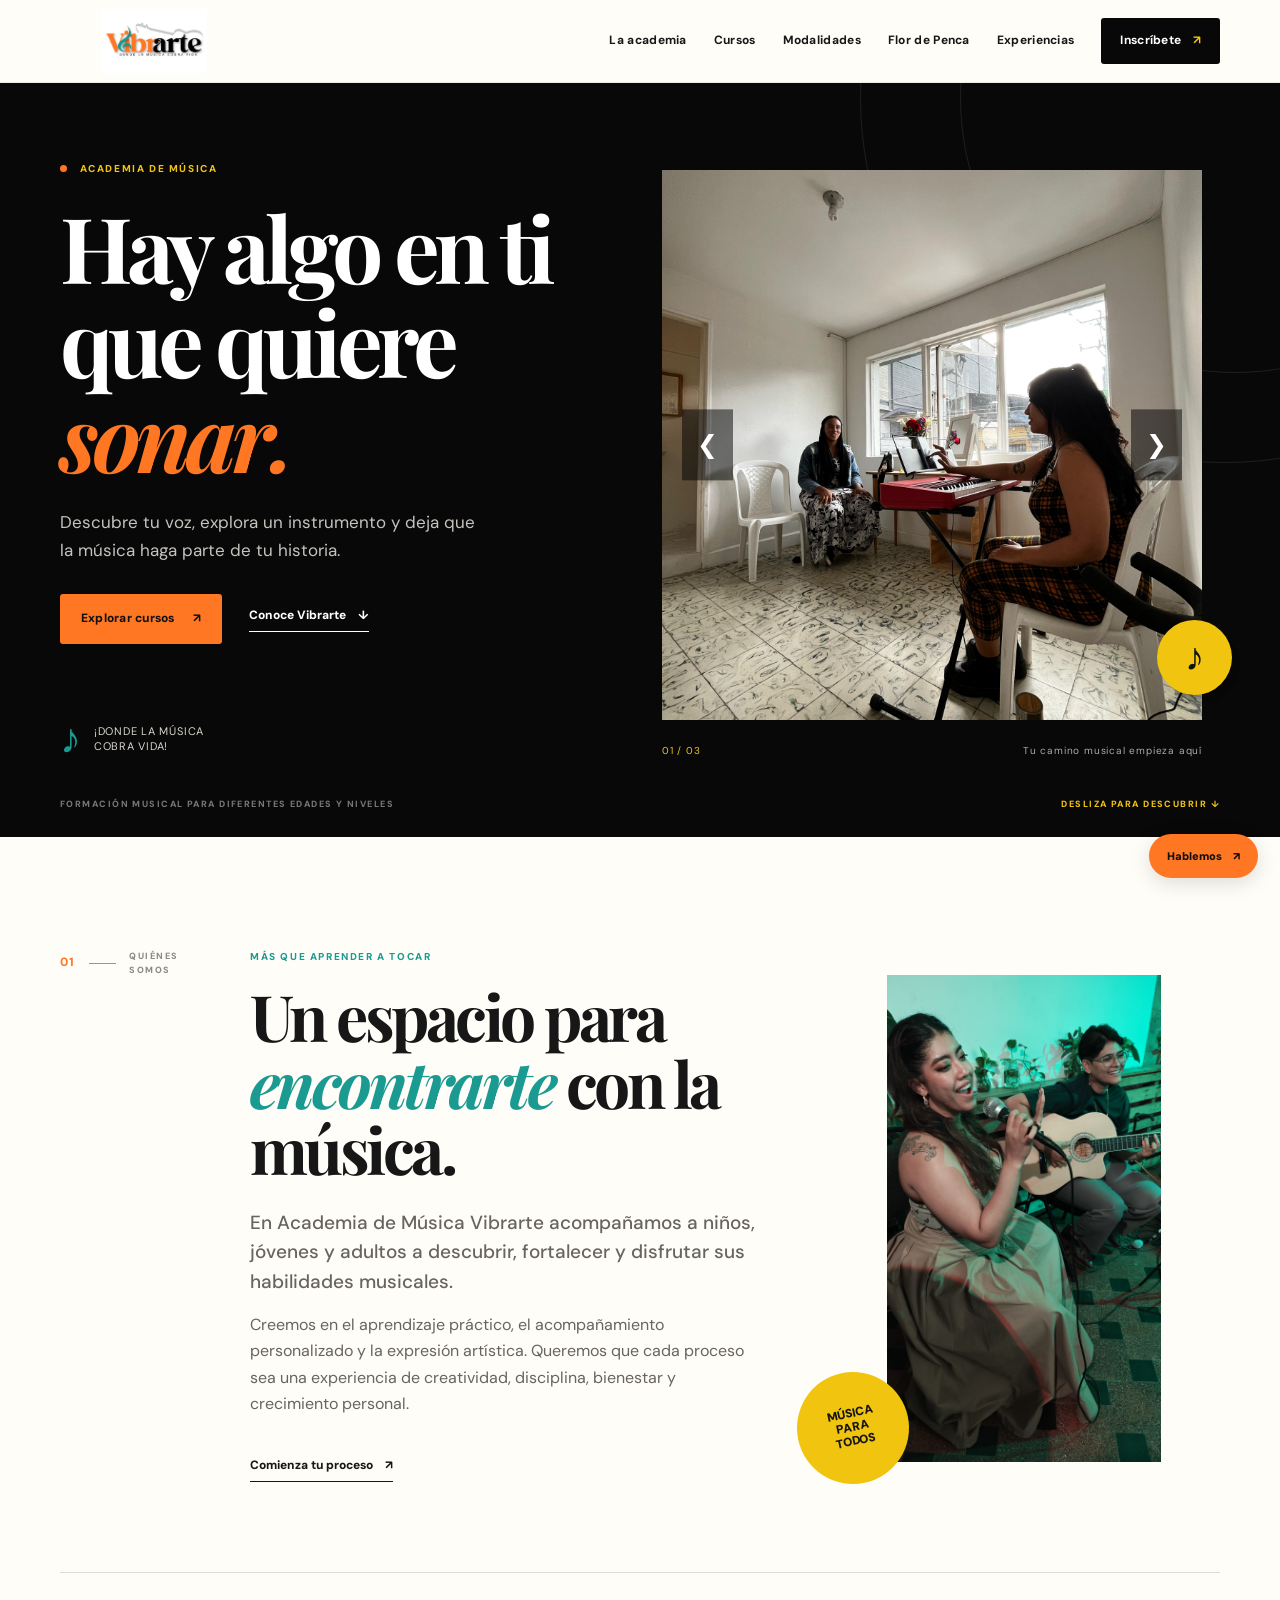
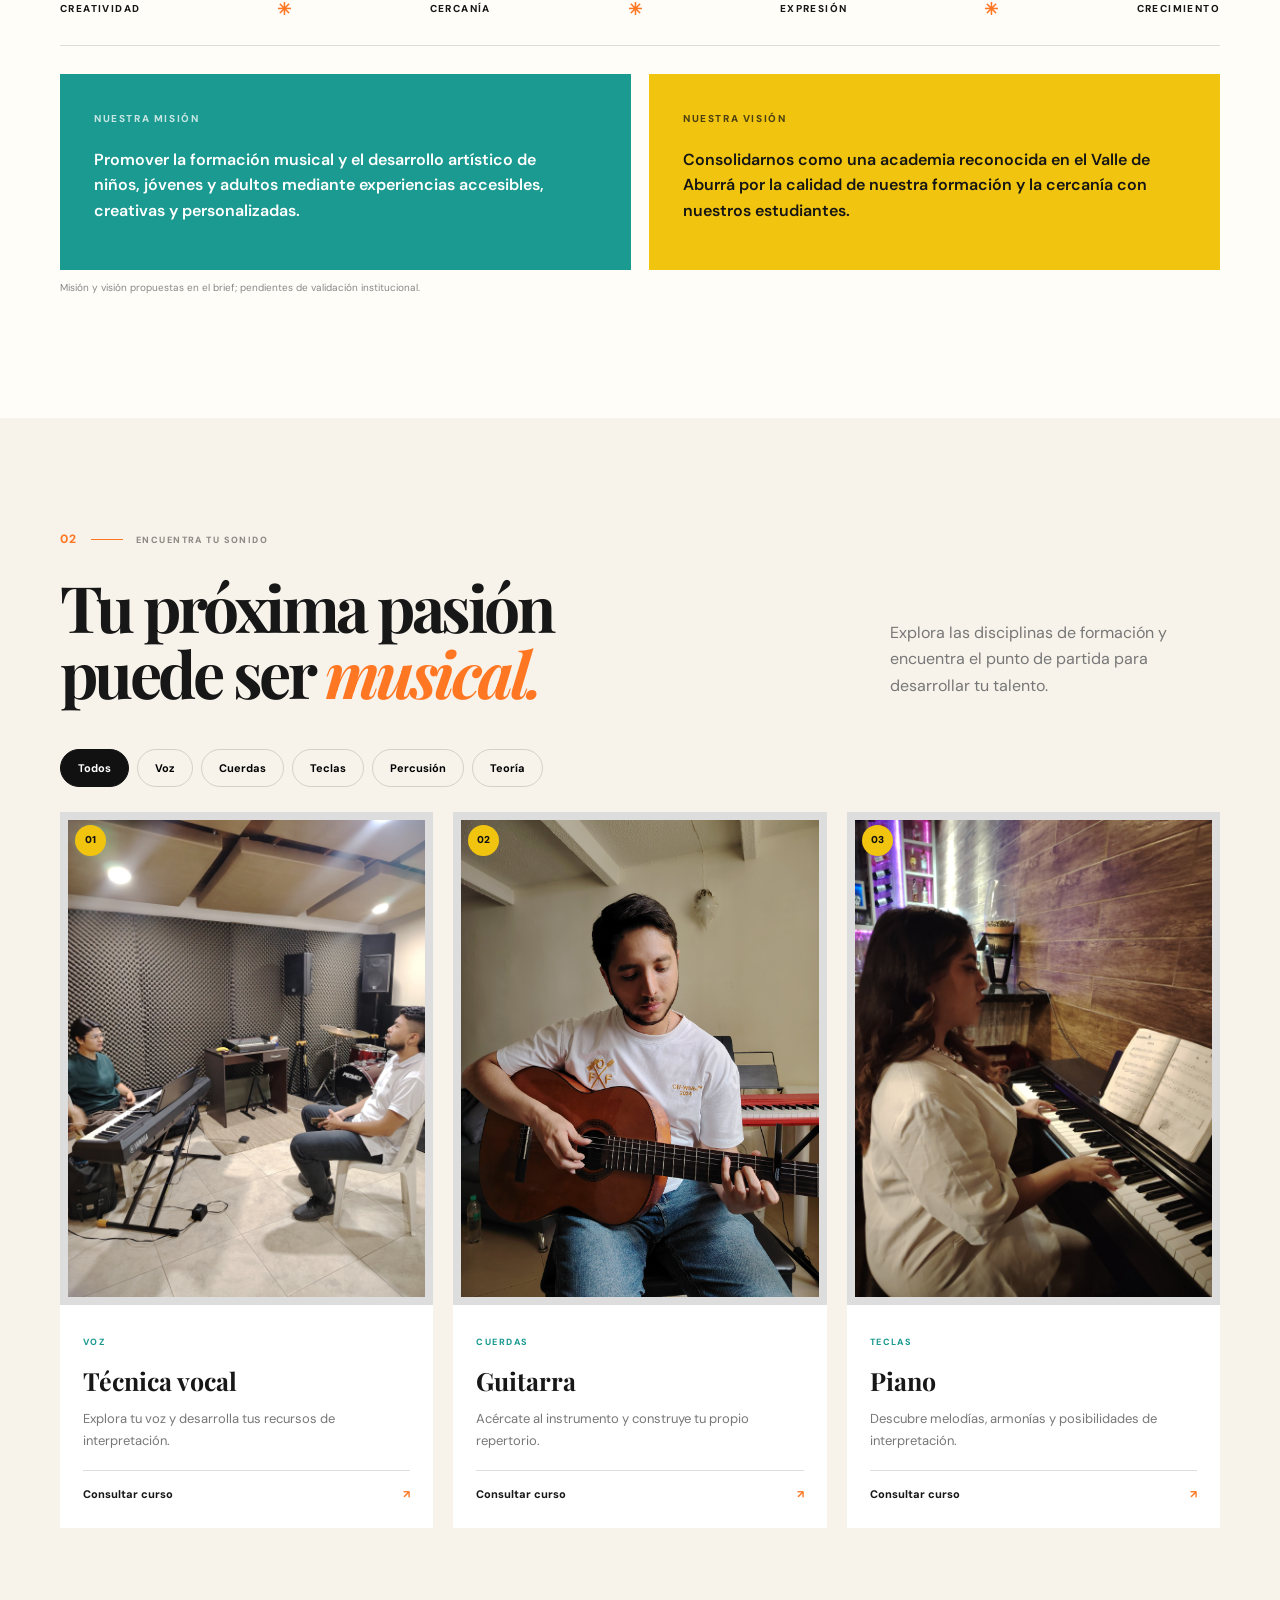
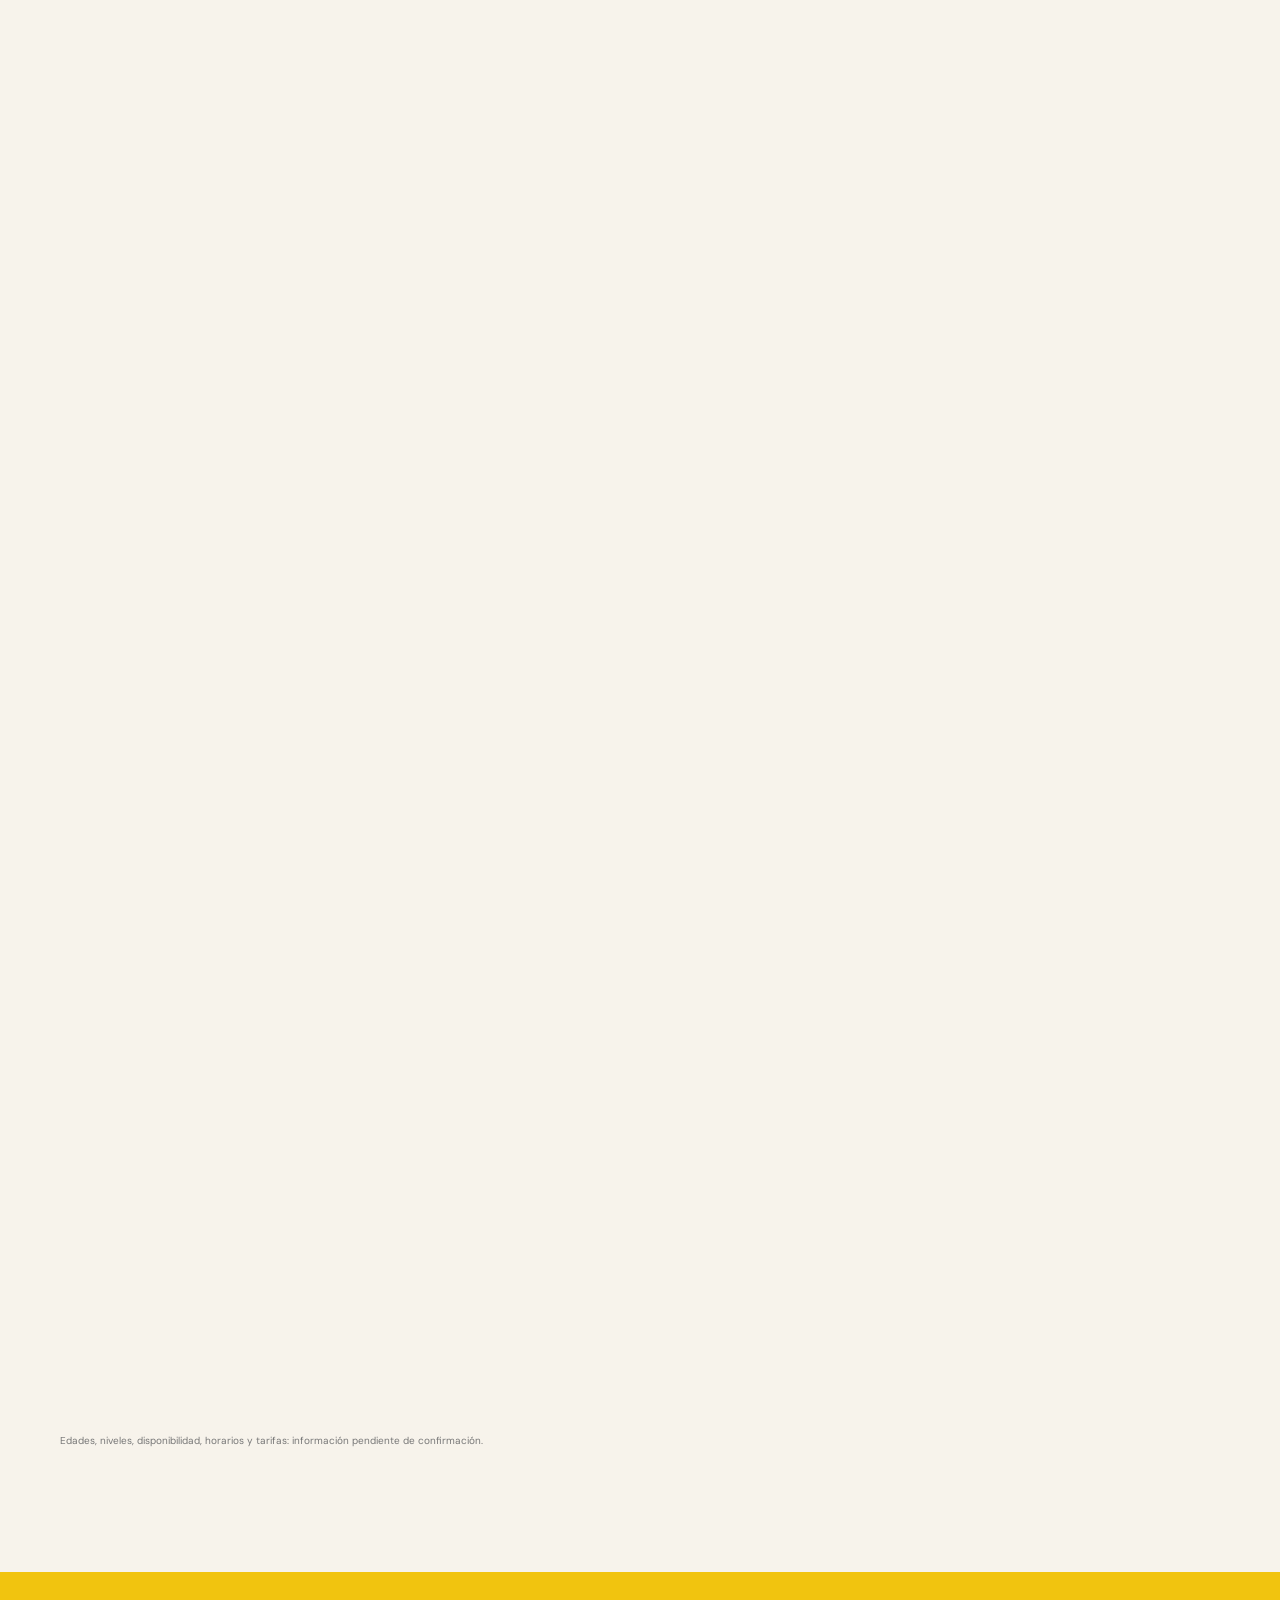
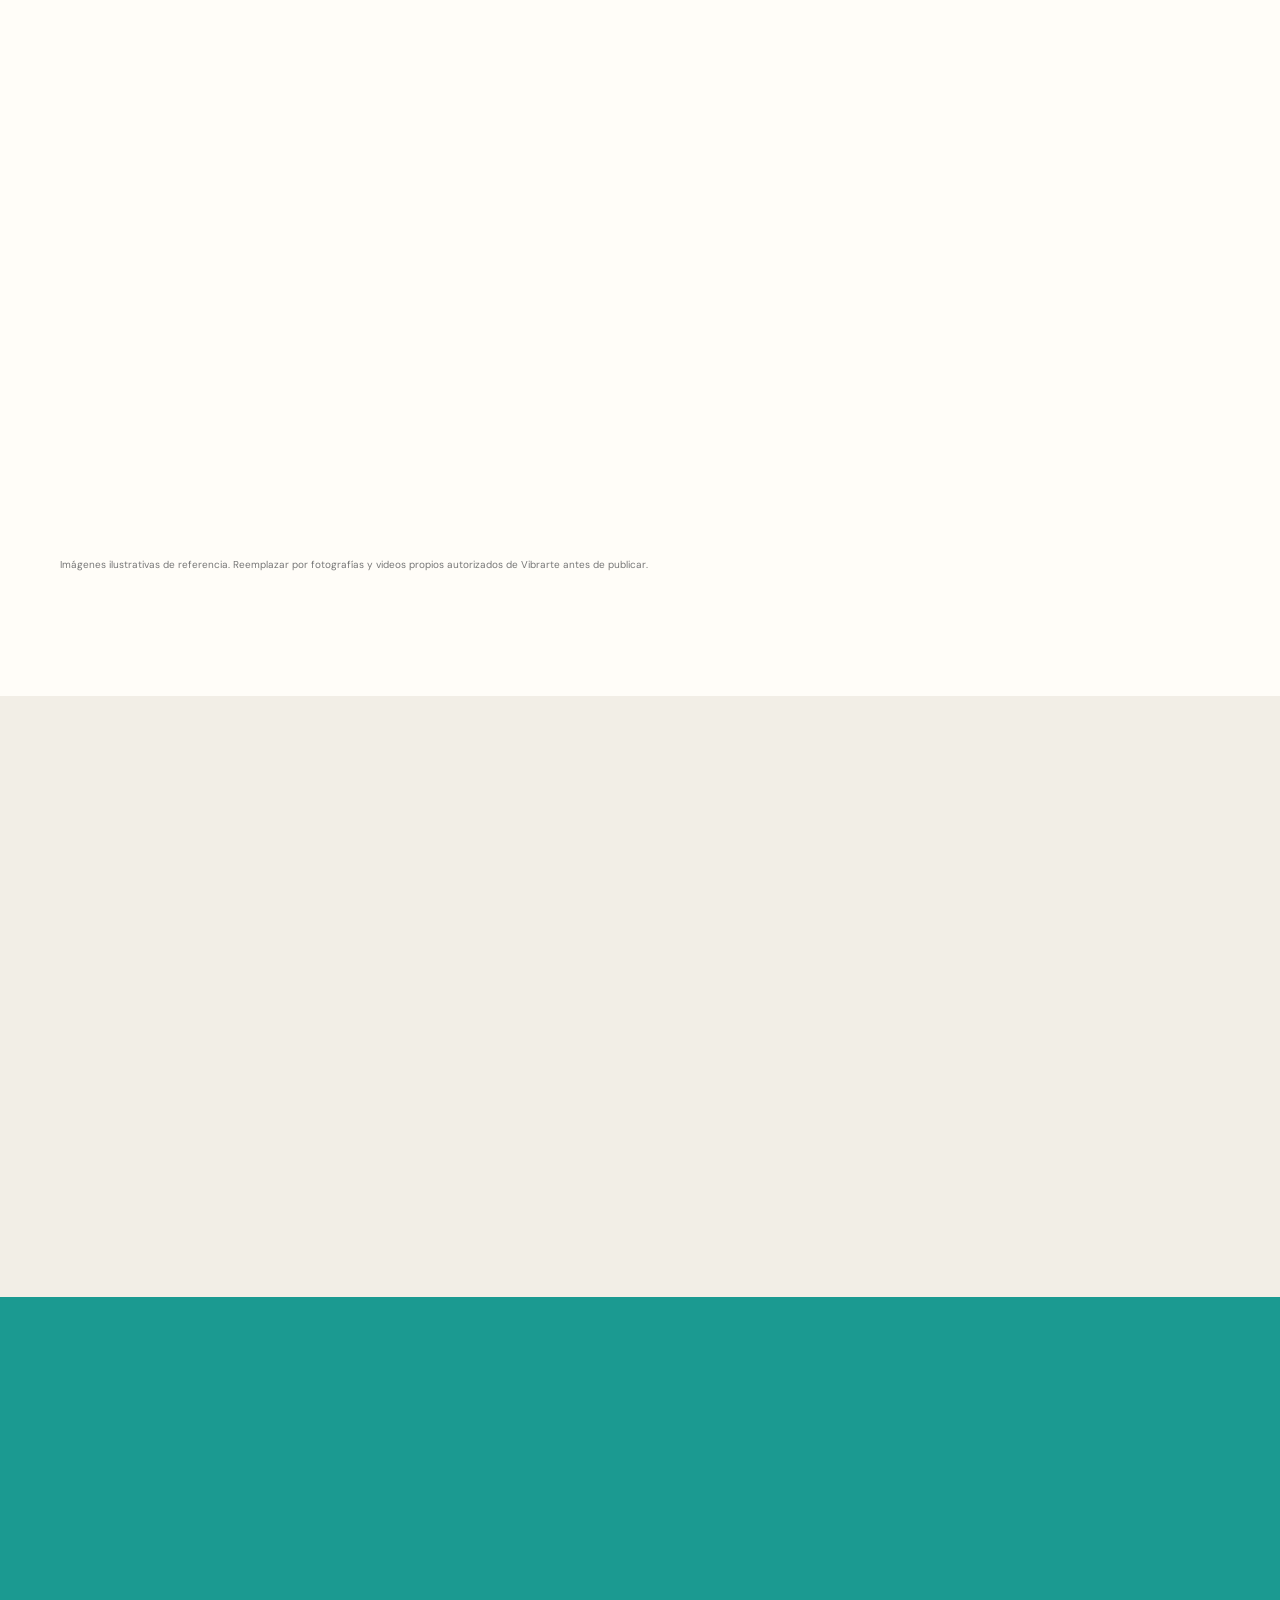
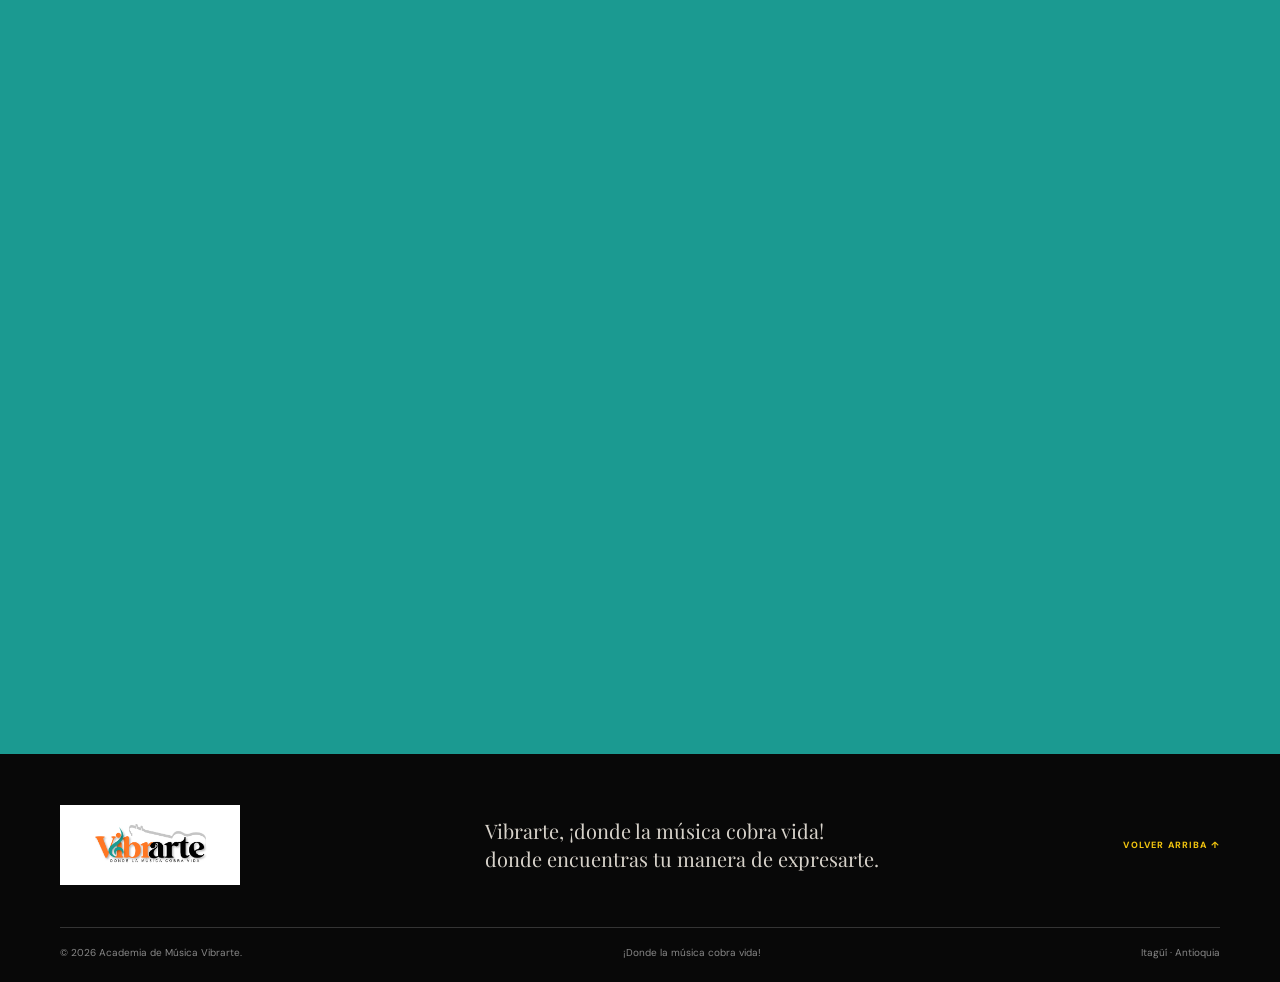
==== commit e9cee5be: "Actualización de estilos e imágenes" ====
--- a/index.html
+++ b/index.html
@@ -73,7 +73,7 @@
           <div class="hero-note"><span class="note-mark">♪</span><span>¡Donde la música<br>cobra vida!</span></div>
         </div>
         <div class="hero-art reveal">
-          <section class="hero">
+          <section class="hero-slider">
 
     <div class="slider">
 
--- a/css/styles.css
+++ b/css/styles.css
@@ -3,7 +3,7 @@
 *{box-sizing:border-box}html{scroll-behavior:smooth;scroll-padding-top:90px}body{margin:0;background:var(--paper);color:var(--ink);font-family:var(--font-body);font-size:16px;line-height:1.65}img{display:block;max-width:100%}a{color:inherit;text-decoration:none}button,input,select,textarea{font:inherit}.container{width:min(var(--container),calc(100% - 56px));margin-inline:auto}.section-pad{padding:112px 0}.skip-link{position:absolute;left:-999px;top:8px;background:#fff;color:#000;padding:12px;z-index:999}.skip-link:focus{left:8px}.site-header{position:sticky;top:0;z-index:100;background:rgba(255,253,248,.96);backdrop-filter:blur(14px);border-bottom:1px solid rgba(0,0,0,.07)}.nav-wrap{height:82px;display:flex;align-items:center;justify-content:space-between}.brand img{width:188px;height:64px;object-fit:contain}.main-nav{display:flex;align-items:center;gap:27px;font-size:12px;font-weight:700;letter-spacing:.025em}.main-nav a:not(.nav-cta){transition:color .2s}.main-nav a:not(.nav-cta):hover{color:var(--orange)}.nav-cta{background:var(--black);color:white;padding:13px 19px;border-radius:3px}.nav-cta span{color:var(--yellow);padding-left:8px}.menu-toggle{display:none;background:none;border:0;padding:8px}.menu-toggle span{display:block;width:25px;height:2px;background:#111;margin:5px}
 .section-dark{background:var(--black);color:#fff}.hero{position:relative;overflow:hidden;min-height:660px;padding:78px 0 25px}.hero-grid{display:grid;grid-template-columns:1fr 1.03fr;align-items:center;gap:60px;position:relative;z-index:1}.eyebrow,.mini-label,.section-index,.course-tag,.hero-bottom,.form-kicker{font-size:10px;font-weight:800;letter-spacing:.16em}.eyebrow{color:var(--yellow);margin:0 0 22px}.eyebrow-dot{display:inline-block;width:7px;height:7px;background:var(--orange);border-radius:50%;margin-right:9px}.hero h1,.section-heading h2,.intro h2,.modalities h2,.flor h2,.faq h2,.contact h2{font-family:var(--font-display);font-weight:700;letter-spacing:-.055em;line-height:1.04;margin:0}.hero h1{font-size:clamp(58px,7.1vw,94px)}h1 em,h2 em{font-style:italic;color:var(--orange)}.hero-lead{font-size:17px;color:#c6c3bf;max-width:430px;margin:25px 0 30px}.hero-actions{display:flex;align-items:center;gap:27px}.button{display:inline-flex;align-items:center;justify-content:center;gap:18px;padding:15px 21px;font-size:12px;font-weight:800;letter-spacing:.02em;border:0;border-radius:3px;cursor:pointer;transition:transform .2s,background .2s}.button:hover{transform:translateY(-3px)}.button-orange{background:var(--orange);color:#111}.button-orange:hover{background:#ff914c}.button-dark{background:#111;color:#fff}.text-link{display:inline-flex;gap:12px;align-items:center;font-size:12px;font-weight:800;border-bottom:1px solid currentColor;padding-bottom:6px}.light-link{color:#fff}.hero-note{display:flex;align-items:center;gap:12px;margin-top:66px;color:#d9d5ce;font-size:11px;line-height:1.4;letter-spacing:.07em;text-transform:uppercase}.note-mark{font-family:Georgia;font-size:42px;color:var(--teal)}.hero-art{position:relative;padding:0 18px 40px 0}.hero-photo{height:490px;overflow:hidden;position:relative;z-index:1}.hero-photo:after{content:"";position:absolute;inset:0;background:linear-gradient(0deg,rgba(0,0,0,.25),transparent 45%)}.hero-photo img{width:100%;height:100%;object-fit:cover;filter:saturate(.83)}.photo-sticker{position:absolute;z-index:2;display:grid;place-items:center;text-align:center;font-weight:900;line-height:1.1;box-shadow:8px 8px 0 rgba(0,0,0,.2)}.sticker-orange{width:112px;height:112px;background:var(--orange);color:#111;top:34px;left:-42px;transform:rotate(-8deg);font-size:13px}.sticker-yellow{width:75px;height:75px;background:var(--yellow);color:#111;border-radius:50%;right:-12px;bottom:65px;font-size:39px}.hero-caption{position:absolute;bottom:0;left:0;right:18px;display:flex;justify-content:space-between;color:#aaa;font-size:10px;letter-spacing:.08em}.hero-caption span:first-child{color:var(--yellow)}.hero-orbit{position:absolute;border:1px solid rgba(255,255,255,.09);border-radius:50%;pointer-events:none}.orbit-one{width:550px;height:550px;right:-230px;top:-260px}.orbit-two{width:730px;height:730px;right:-310px;top:-350px}.hero-bottom{display:flex;justify-content:space-between;color:#777;font-size:9px;margin-top:28px}.scroll-cue{color:var(--yellow)}
 .section-index{display:flex;align-items:center;gap:13px;color:#8c8983;font-size:9px}.section-index span:first-child{color:var(--orange);font-size:12px}.section-index i{height:1px;width:32px;background:var(--orange)}.intro{background:var(--paper)}.intro-grid{display:grid;grid-template-columns:150px 1fr .8fr;gap:40px;align-items:start}.intro-content{max-width:580px}.dark-eyebrow{color:var(--teal);margin:0 0 18px}.intro h2,.section-heading h2,.modalities h2,.flor h2,.faq h2{font-size:clamp(42px,5vw,65px)}.intro h2 em,.modalities h2 em,.flor h2 em,.faq h2 em{color:var(--teal)}.body-large{font-size:19px;line-height:1.55;font-weight:500;margin:25px 0 15px}.intro-content>p:not(.eyebrow){color:#68645e}.intro-content .text-link{margin-top:22px}.intro-aside{position:relative;padding:26px 0 0 22px}.aside-stamp{position:absolute;left:-10px;bottom:-22px;background:var(--yellow);width:112px;height:112px;border-radius:50%;display:grid;place-items:center;text-align:center;font-size:12px;font-weight:900;line-height:1.15;transform:rotate(-12deg)}.values-strip{display:flex;justify-content:space-between;align-items:center;border-top:1px solid var(--line);border-bottom:1px solid var(--line);padding:22px 0;margin-top:90px;font-size:10px;font-weight:800;letter-spacing:.14em}.values-strip b{color:var(--orange);font-size:17px}.mission-grid{display:grid;grid-template-columns:1fr 1fr;gap:18px;margin-top:28px}.mission-card,.vision-card{padding:30px 34px;min-height:180px}.mission-card{background:var(--teal);color:white}.vision-card{background:#f1c40f;color:#151515}.mini-label{opacity:.75}.mission-grid p{font-size:16px;line-height:1.6;font-weight:600;max-width:480px}.validation-note{font-size:10px;color:#888;margin-top:10px}
-.courses{background:var(--cream)}.section-heading{display:flex;justify-content:space-between;align-items:end;gap:40px}.section-heading h2{margin-top:24px}.section-heading>p{max-width:330px;color:#777;margin-bottom:8px}.filter-bar{display:flex;gap:8px;flex-wrap:wrap;margin:42px 0 25px}.filter-btn{border:1px solid #d6d0c6;background:transparent;padding:9px 17px;border-radius:99px;font-size:11px;font-weight:700;cursor:pointer;transition:all .2s}.filter-btn:hover,.filter-btn.active{background:#111;color:white;border-color:#111}.course-grid{display:grid;grid-template-columns:repeat(3,1fr);gap:25px 20px}.course-card{background:#fff;min-width:0;transition:transform .25s,box-shadow .25s}.course-card:hover{transform:translateY(-5px);box-shadow:0 15px 30px rgba(0,0,0,.07)}.course-card[hidden]{display:none}.course-image{position:relative;overflow:hidden;background:#ddd}.course-image img{width:100%;height:100%;object-fit:cover;transition:transform .5s}.course-card:hover .course-image img{transform:scale(1.04)}.course-number{position:absolute;top:13px;left:15px;background:var(--yellow);color:#111;width:31px;height:31px;display:grid;place-items:center;font-size:10px;font-weight:900;border-radius:50%}.course-info{padding:22px 23px 25px}.course-tag{color:var(--teal);font-size:9px}.course-info h3{font-family:var(--font-display);font-size:25px;margin:7px 0}.course-info p{font-size:13px;color:#777;min-height:44px;margin:0 0 18px}.course-link{display:flex;justify-content:space-between;border-top:1px solid var(--line);padding-top:14px;font-size:11px;font-weight:800}.course-link span{color:var(--orange)}.course-footnote,.gallery-note{font-size:10px;color:#777;margin-top:22px}
+.courses{background:var(--cream)}.section-heading{display:flex;justify-content:space-between;align-items:end;gap:40px}.section-heading h2{margin-top:24px}.section-heading>p{max-width:330px;color:#777;margin-bottom:8px}.filter-bar{display:flex;gap:8px;flex-wrap:wrap;margin:42px 0 25px}.filter-btn{border:1px solid #d6d0c6;background:transparent;padding:9px 17px;border-radius:99px;font-size:11px;font-weight:700;cursor:pointer;transition:all .2s}.filter-btn:hover,.filter-btn.active{background:#111;color:white;border-color:#111}.course-grid{display:grid;grid-template-columns:repeat(3,1fr);gap:25px 20px}.course-card{background:#fff;min-width:0;transition:transform .25s,box-shadow .25s}.course-card:hover{transform:translateY(-5px);box-shadow:0 15px 30px rgba(0,0,0,.07)}.course-card[hidden]{display:none}.course-image{position:relative;overflow:hidden;background:#ddd}.course-image img{width:100%;height:100%;object-fit:contain; padding:8px;transition:transform .5s}.course-card:hover .course-image img{transform:scale(1.04)}.course-number{position:absolute;top:13px;left:15px;background:var(--yellow);color:#111;width:31px;height:31px;display:grid;place-items:center;font-size:10px;font-weight:900;border-radius:50%}.course-info{padding:22px 23px 25px}.course-tag{color:var(--teal);font-size:9px}.course-info h3{font-family:var(--font-display);font-size:25px;margin:7px 0}.course-info p{font-size:13px;color:#777;min-height:44px;margin:0 0 18px}.course-link{display:flex;justify-content:space-between;border-top:1px solid var(--line);padding-top:14px;font-size:11px;font-weight:800}.course-link span{color:var(--orange)}.course-footnote,.gallery-note{font-size:10px;color:#777;margin-top:22px}
 .modalities{background:var(--yellow)}.modalities-grid{display:grid;grid-template-columns:.9fr 1.1fr;gap:90px;align-items:center}.modalities .section-index{color:#4e4a3d}.modalities .section-index span:first-child{color:#111}.modalities h2{margin:28px 0 20px}.modalities h2 em{color:#fff}.modalities-copy>p{max-width:390px;margin-bottom:27px}.modality-list{border-top:1px solid rgba(0,0,0,.25)}.modality-item{display:grid;grid-template-columns:60px 1fr 25px;align-items:center;gap:17px;padding:24px 0;border-bottom:1px solid rgba(0,0,0,.25)}.modality-icon{width:48px;height:48px;display:grid;place-items:center;background:#111;color:var(--yellow);font-size:23px;border-radius:50%}.modality-item h3{font-family:var(--font-display);font-size:25px;margin:0}.modality-item p{font-size:12px;margin:3px 0 0;color:#4f4b40}.modality-arrow{font-size:21px}
 .flor{background:#111;color:#fff}.flor-grid{display:grid;grid-template-columns:1fr 1fr;gap:90px;align-items:center}.flor-visual{height:490px;position:relative}.flor-visual img{width:100%;height:100%;object-fit:cover;filter:saturate(.8)}.flor-label{position:absolute;left:-15px;bottom:28px;background:var(--orange);color:#111;padding:14px 19px;font-size:9px;font-weight:900;letter-spacing:.13em}.flor .section-index{color:#999}.flor h2{margin:25px 0}.flor-copy>p:not(.eyebrow){color:#bcb9b3;font-size:14px}.flor .eyebrow{color:var(--yellow)}.service-pills{display:flex;flex-wrap:wrap;gap:8px;margin:25px 0}.service-pills span{border:1px solid #4c4c4c;border-radius:99px;padding:8px 12px;font-size:10px;color:#e3e0da}.flor .text-link{color:var(--yellow)}.small-note{font-size:10px!important;color:#85817b!important;margin-top:17px}
 .experiences{background:var(--paper)}.experience-heading{margin-bottom:42px}.gallery-grid{display:grid;grid-template-columns:1.4fr 1fr 1fr;gap:17px}.gallery-item{margin:0;position:relative;height:310px;overflow:hidden;background:#ddd}.gallery-large{height:390px}.gallery-item img{width:100%;height:100%;object-fit:cover;transition:transform .5s}.gallery-item:hover img{transform:scale(1.04)}.gallery-item:after{content:"";position:absolute;inset:40% 0 0;background:linear-gradient(transparent,rgba(0,0,0,.72))}.gallery-item figcaption{position:absolute;z-index:1;bottom:17px;left:18px;right:18px;color:#fff;font-size:13px;font-weight:700;display:flex;justify-content:space-between}.gallery-item figcaption span{color:var(--yellow);font-size:10px}
@@ -16,7 +16,7 @@
 @media(max-width:390px){.course-grid{grid-template-columns:1fr}.course-image{height:210px}.course-info p{min-height:0}.form-row{grid-template-columns:1fr}.hero-photo{height:310px}.hero-bottom{font-size:7px}}
 @media(prefers-reduced-motion:reduce){*,*::before,*::after{scroll-behavior:auto!important;animation-duration:.01ms!important;animation-iteration-count:1!important;transition-duration:.01ms!important}.reveal{opacity:1;transform:none}}
 
-.hero {
+.hero-slider {
     position: relative;
     width: 100%;
     height: 550px;
@@ -93,4 +93,34 @@
     margin: 0 auto;
 }
 
+@media (max-width: 700px) {
+    .hero-slider {
+        height: 360px;
+    }
+}
 
+@media (max-width: 390px) {
+    .hero-slider {
+        height: 310px;
+    }
+}
+
+@media (max-width: 700px) {
+    .course-image {
+    width: 100%;
+    height: 220px;
+    overflow: hidden;
+    background: transparent;
+}
+
+.course-image img {
+    width: 100%;
+    height: 100%;
+    object-fit: cover;
+    padding: 0;
+    display: block;
+}
+    }
+
+
+
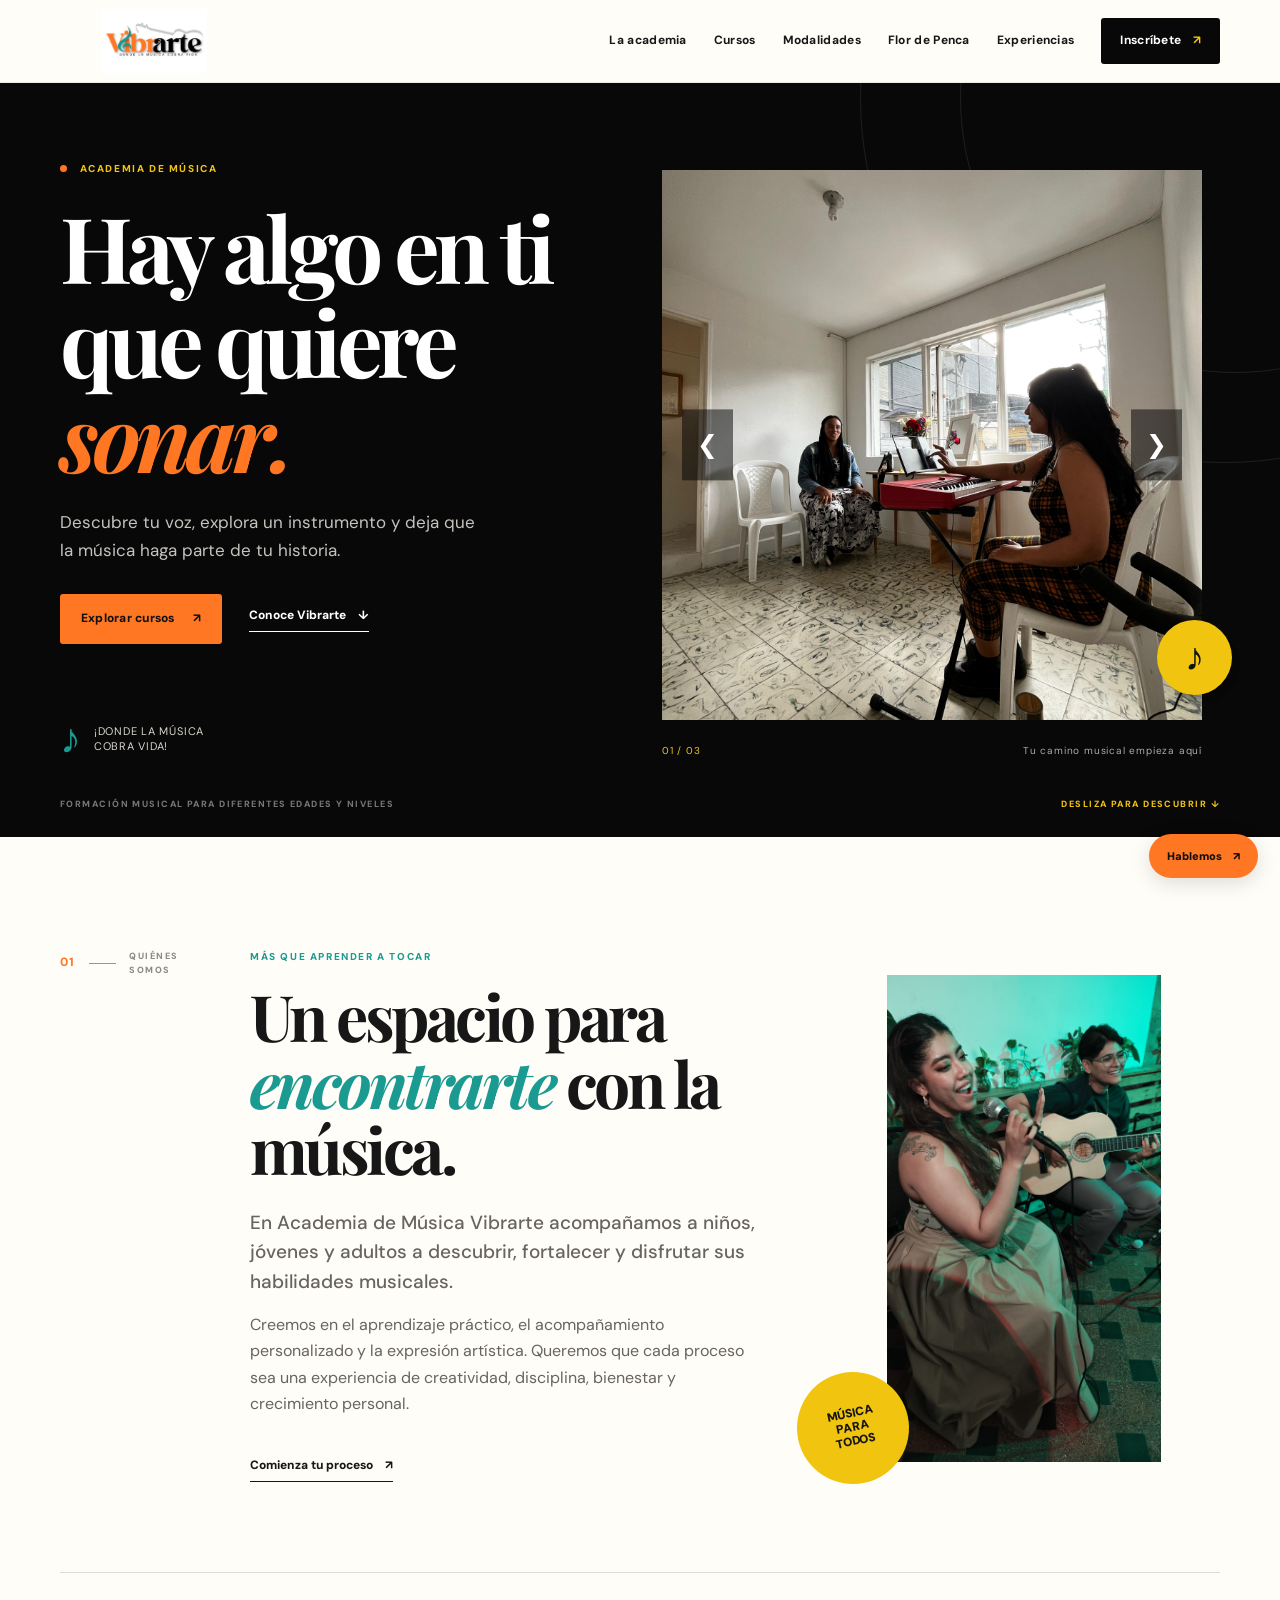
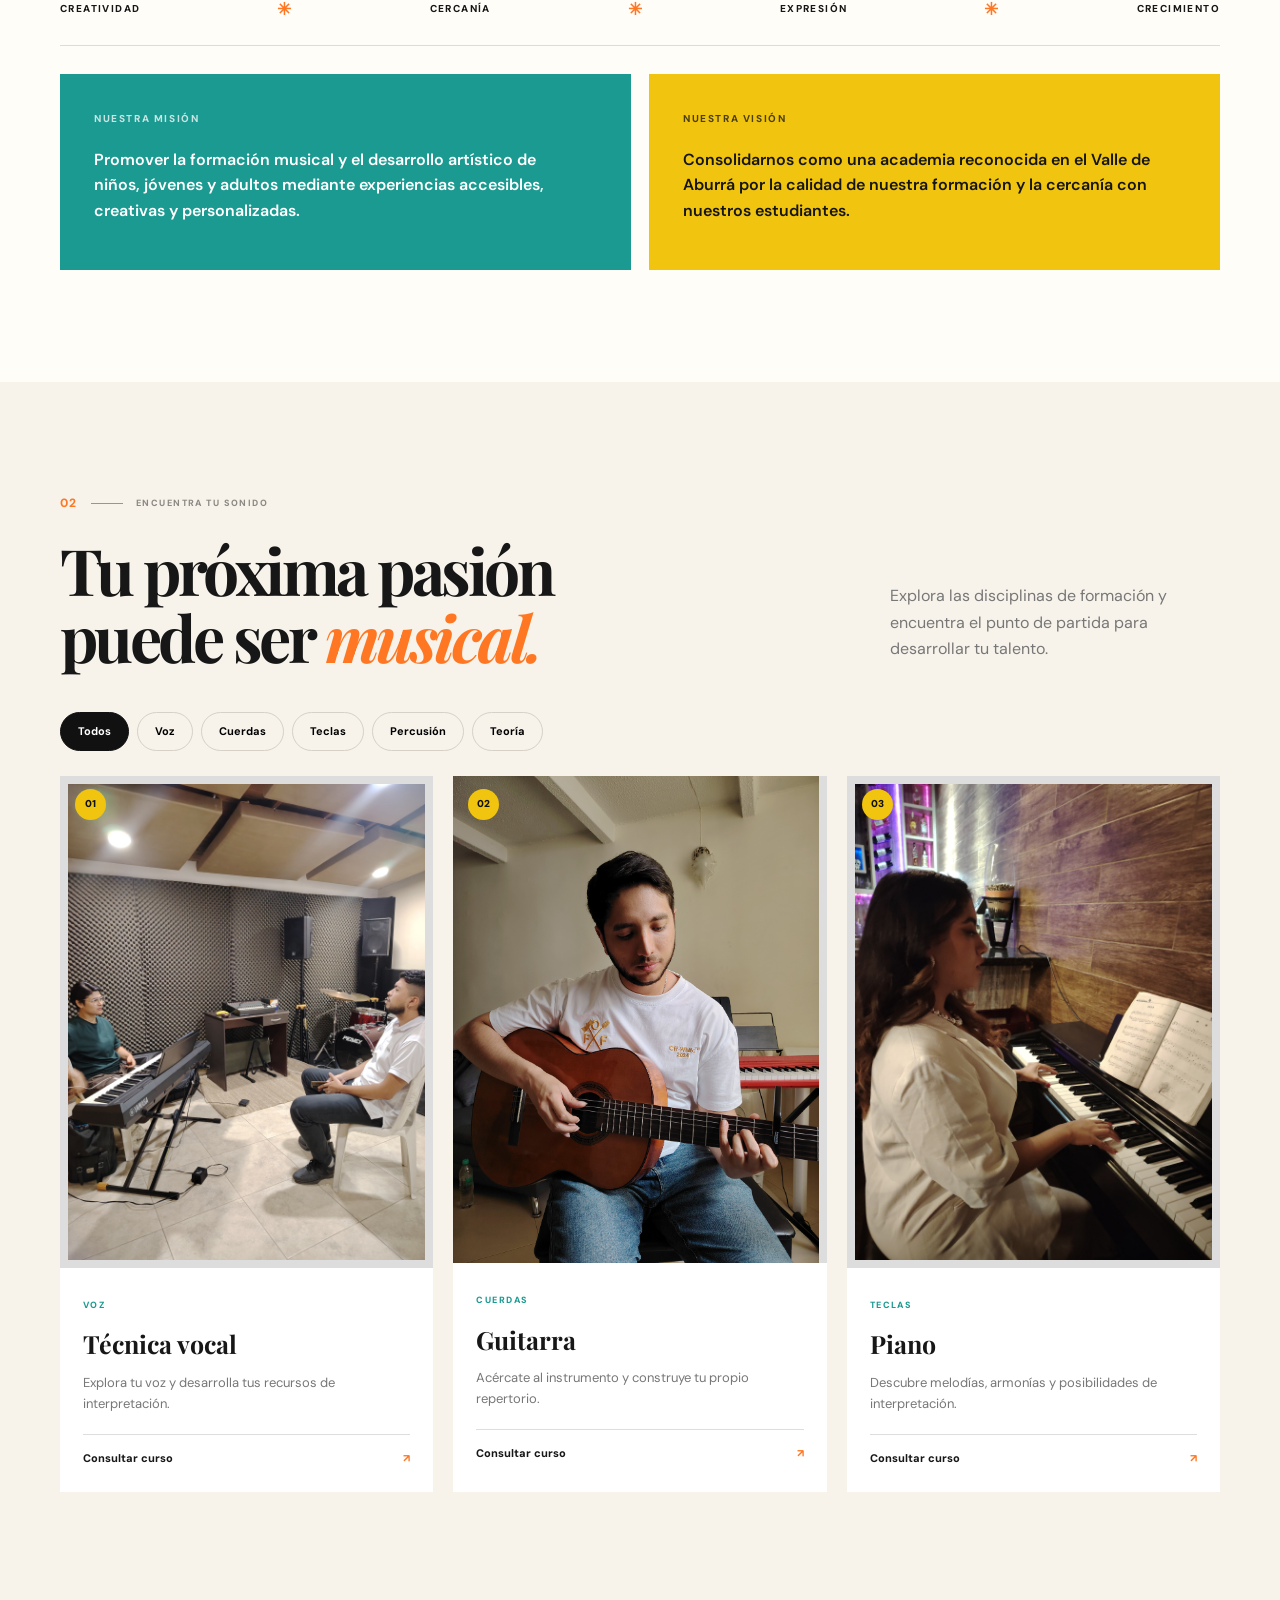
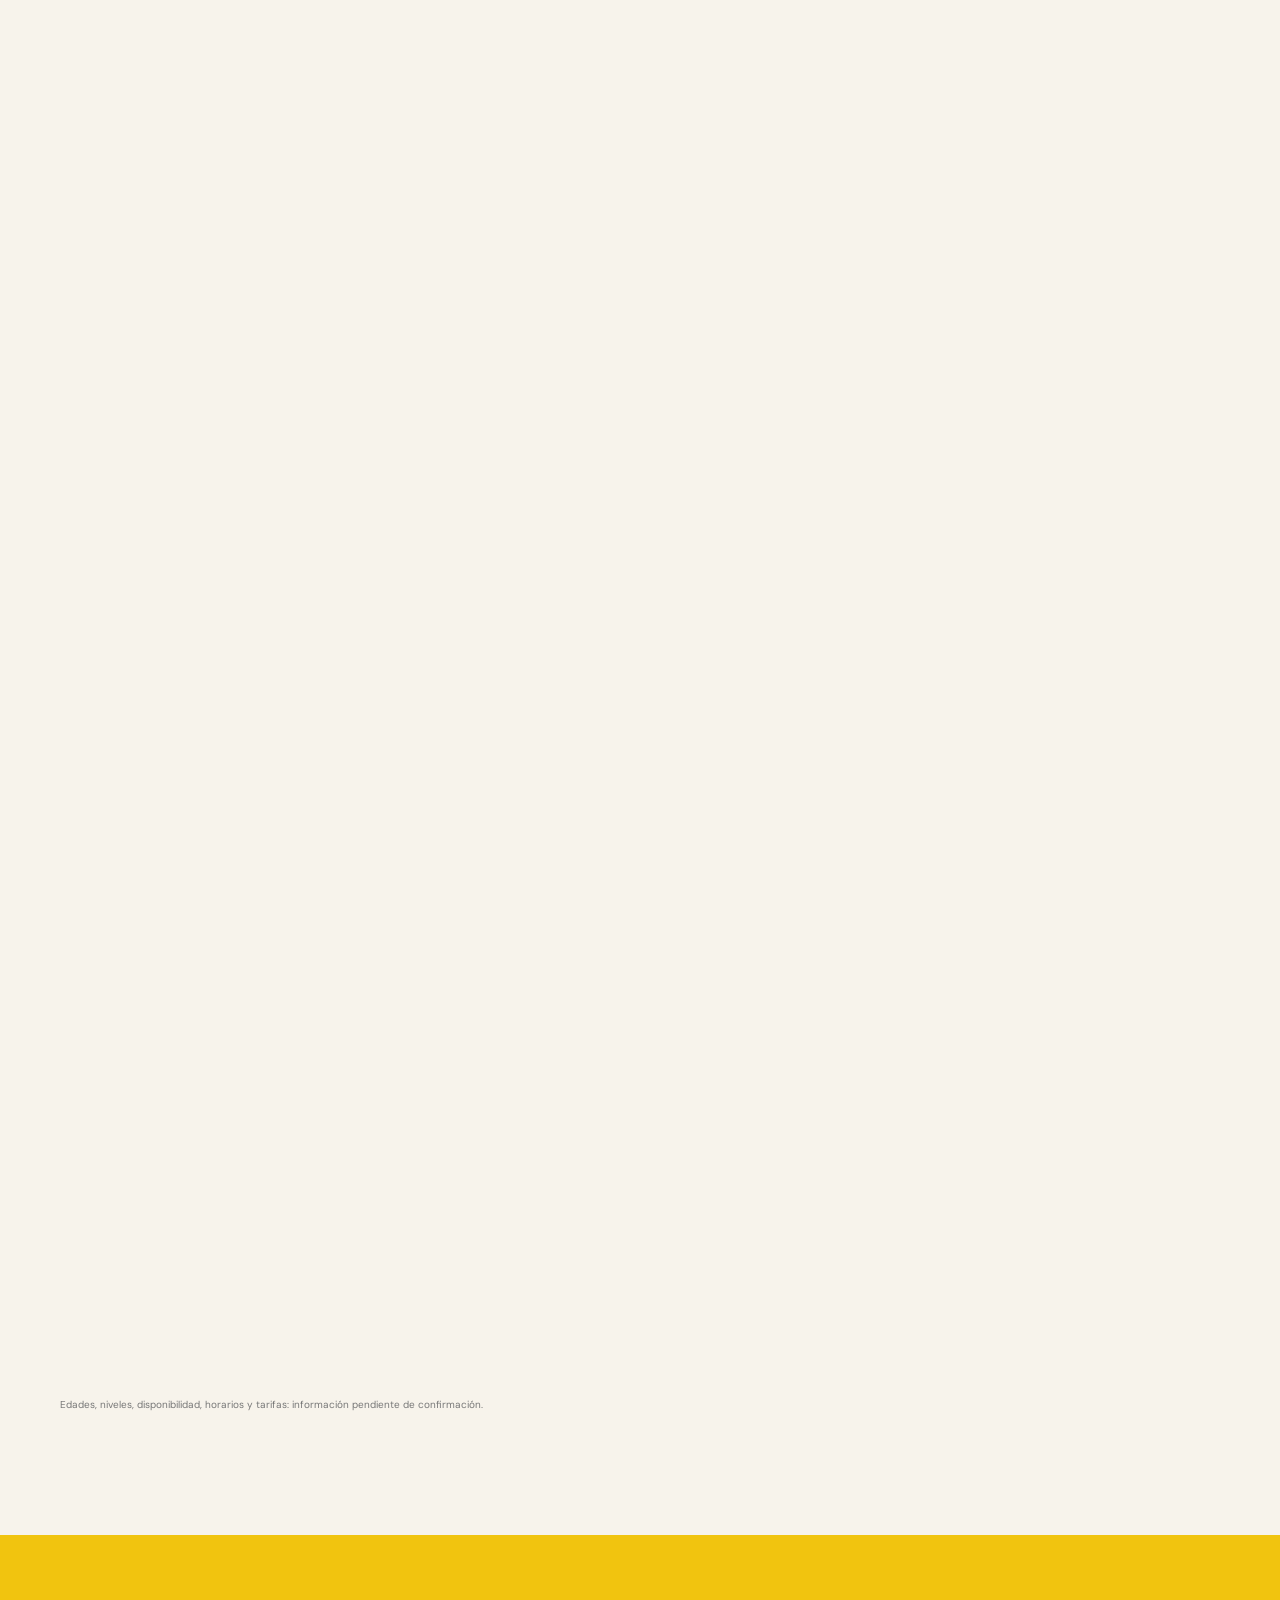
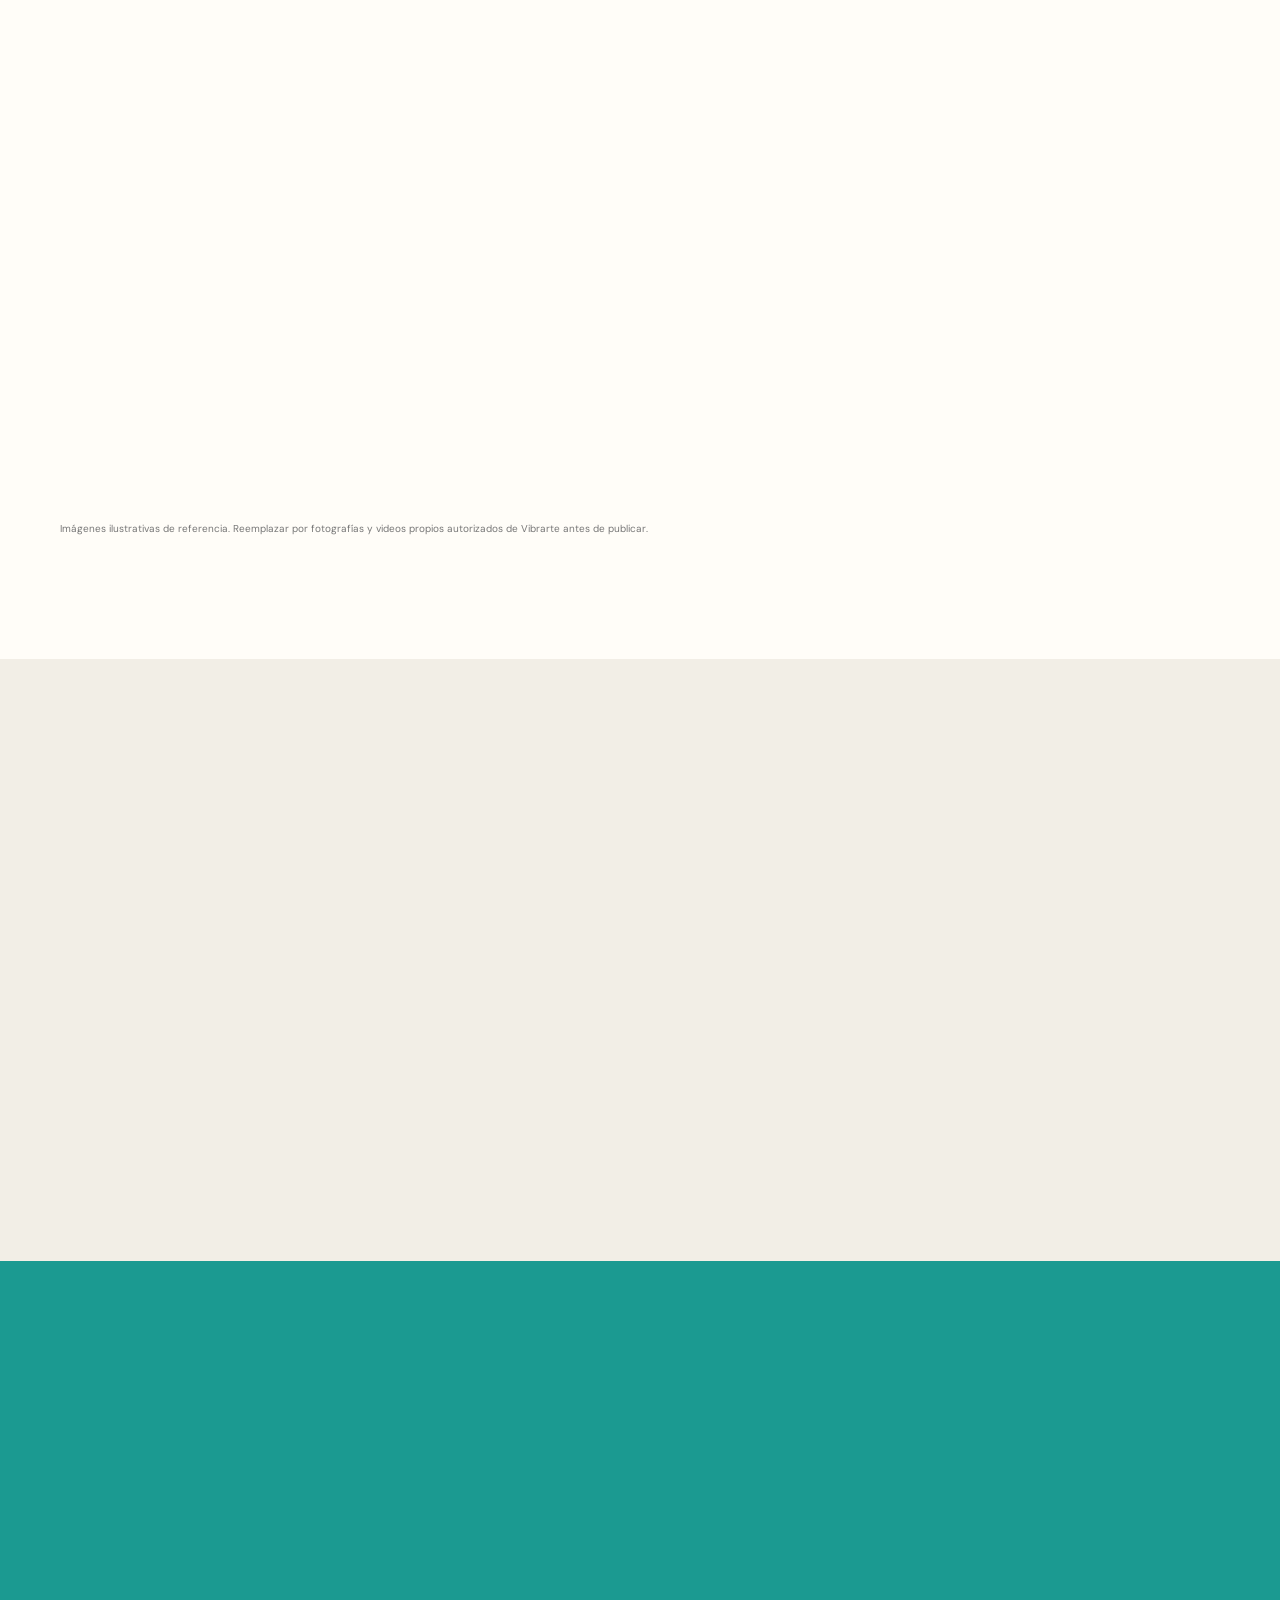
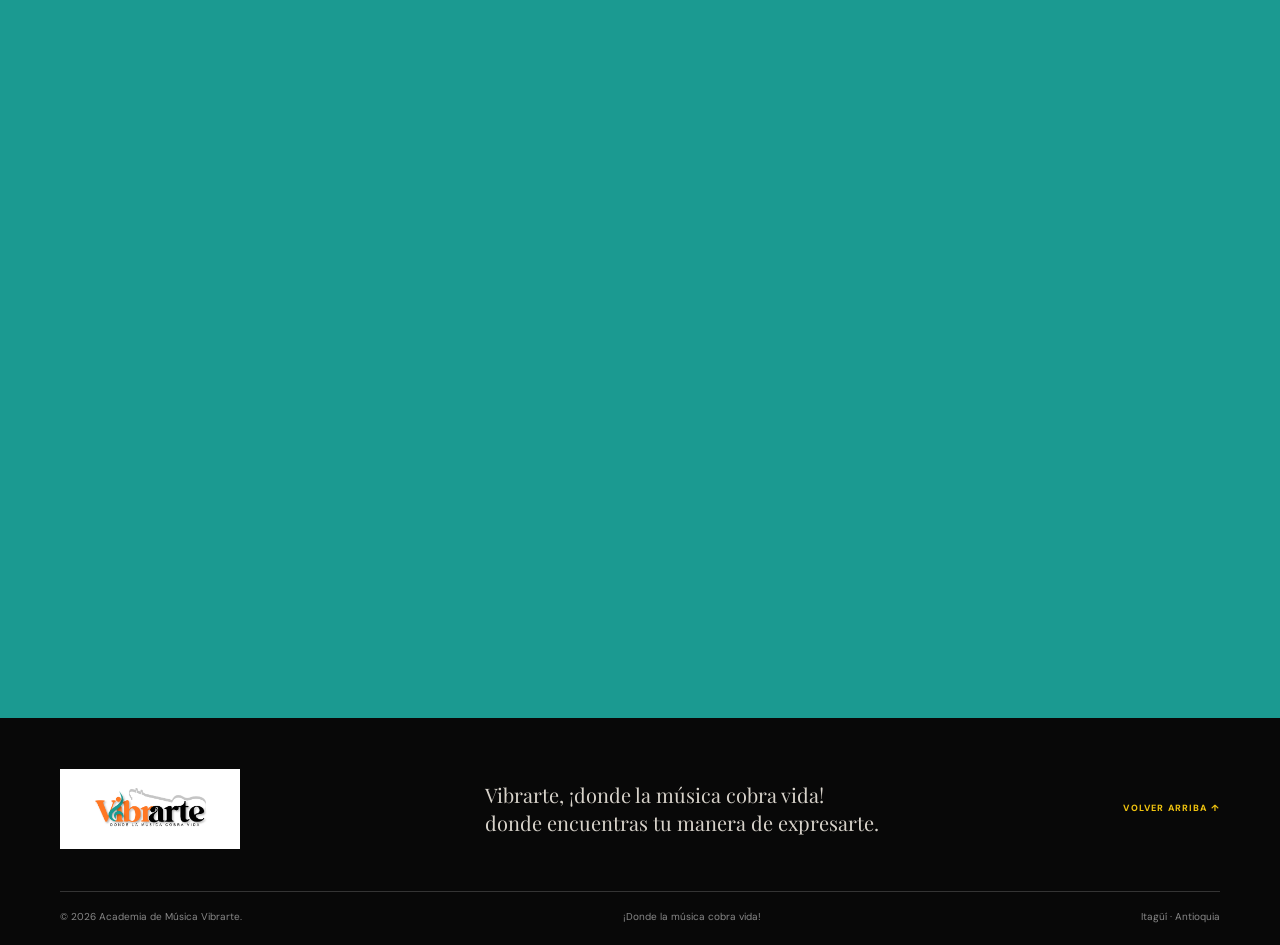
==== commit ed506064: "Ajustes en las imágenes de los cursos" ====
--- a/index.html
+++ b/index.html
@@ -131,7 +131,7 @@
         <article class="mission-card reveal"><span class="mini-label">NUESTRA MISIÓN</span><p>Promover la formación musical y el desarrollo artístico de niños, jóvenes y adultos mediante experiencias accesibles, creativas y personalizadas.</p></article>
         <article class="vision-card reveal"><span class="mini-label">NUESTRA VISIÓN</span><p>Consolidarnos como una academia reconocida en el Valle de Aburrá por la calidad de nuestra formación y la cercanía con nuestros estudiantes.</p></article>
       </div>
-      <p class="container validation-note">Misión y visión propuestas en el brief; pendientes de validación institucional.</p>
+      
     </section>
 
     <section class="courses section-pad" id="cursos">
--- a/css/styles.css
+++ b/css/styles.css
@@ -122,5 +122,17 @@
 }
     }
 
+    
+/* Ajuste exclusivo de guitarra y batería */
+
+.course-image img[src*="guitarra.jpg"],
+.course-image img[src*="bateria.jpeg"] {
+    width: 98%;
+    height: 100%;
+    object-fit: cover;
+    padding: 0;
+}
 
 
+
+
